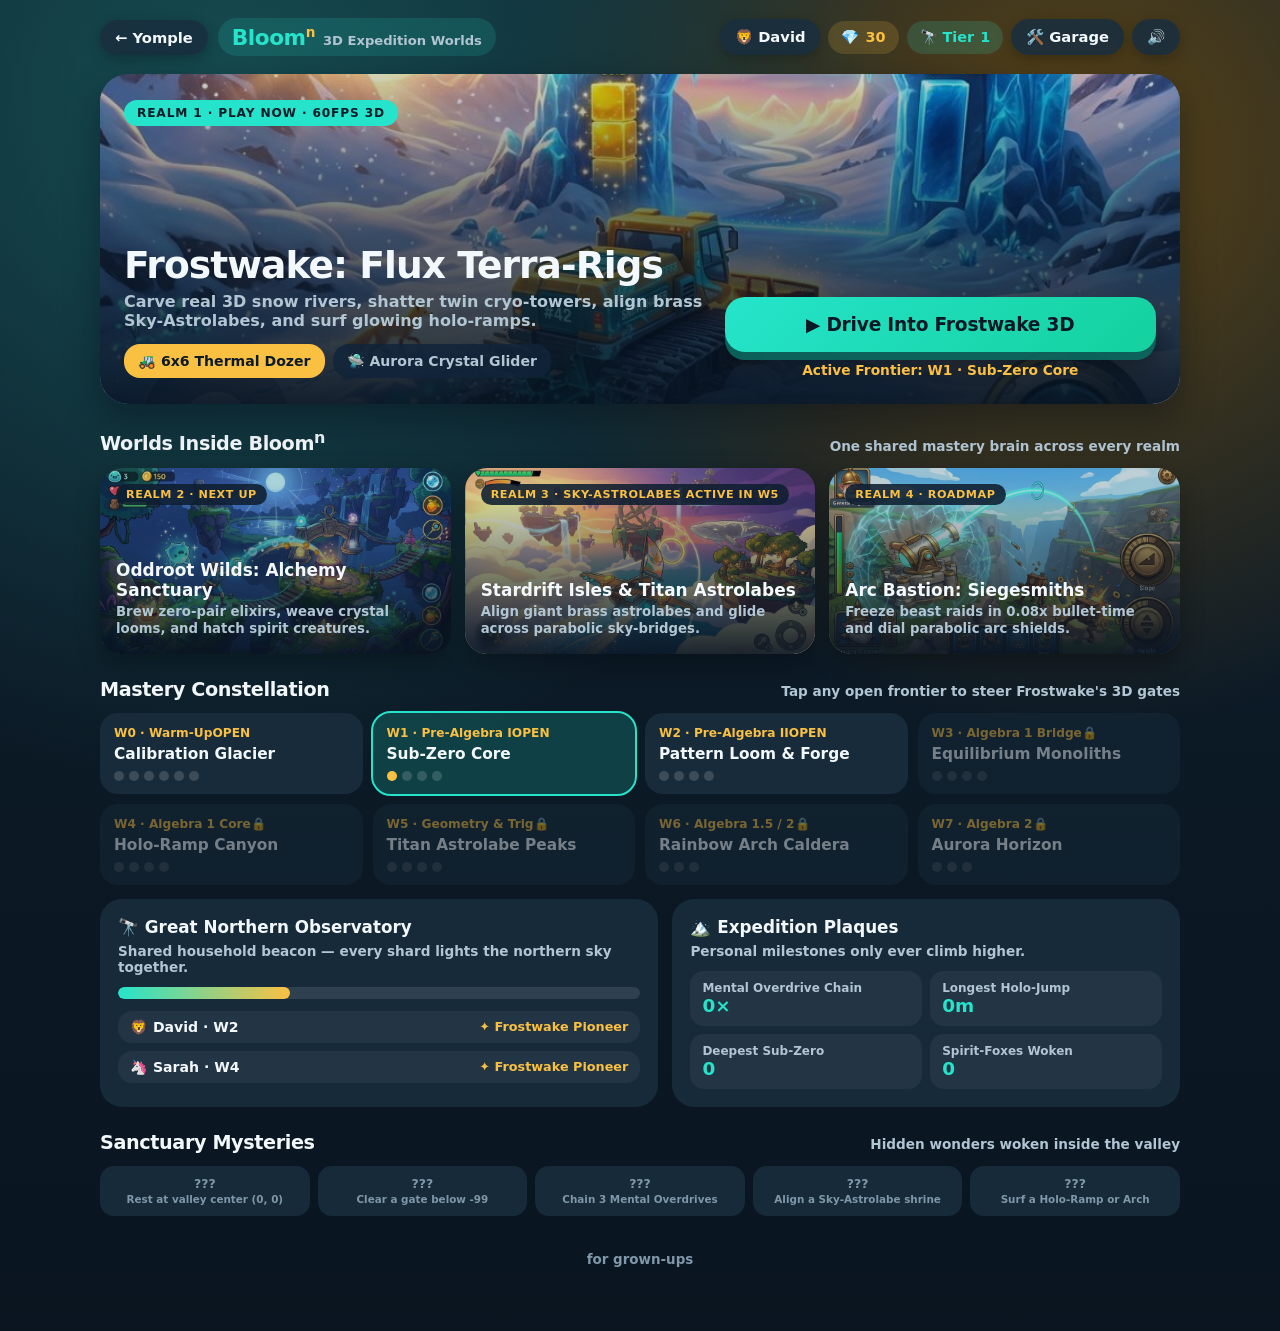
==== bloom-n/index.html @ 31df2cb4 "Add Bloom N portal hub and 3D Frostwake: Flux Terra-Rigs (World 0-7)" ====
<!DOCTYPE html>
<html lang="en">
<head>
  <meta charset="UTF-8" />
  <meta name="referrer" content="no-referrer" />
  <meta name="viewport" content="width=device-width, initial-scale=1, maximum-scale=1, user-scalable=no, viewport-fit=cover" />
  <title>Bloom N · Yomple 3D Worlds</title>
  <meta name="description" content="Bloom N — 3D adventure worlds for Pre-Algebra, Algebra 1, Geometry Astrolabes, and Algebra 2." />
  <link rel="icon" href="../favicon.svg" />
  <link rel="stylesheet" href="styles.css" />
</head>
<body>
  <!-- ==================== SCREEN 1: BLOOM N PORTAL HUB ==================== -->
  <section id="screen-portal" class="screen active">
    <div class="portal-wrap">
      <header class="topbar">
        <div class="brand-cluster">
          <a id="yomple-back-link" class="pill-btn" href="/">← Yomple</a>
          <div class="brand-badge">
            <strong>Bloom<sup>n</sup></strong>
            <span>3D Expedition Worlds</span>
          </div>
        </div>

        <div class="status-cluster">
          <button type="button" id="portal-who-btn" class="pill-btn">❄️ Explorer</button>
          <div class="stat-pill amber" title="Flux Shards">💎 <span id="portal-shards">30</span></div>
          <div class="stat-pill teal" title="Household Northern Observatory">🔭 Tier <span id="portal-obs-tier">1</span></div>
          <button type="button" id="portal-garage-btn" class="pill-btn">🛠️ Garage</button>
          <button type="button" id="portal-mute-btn" class="pill-btn" aria-label="Toggle sound">🔊</button>
        </div>
      </header>

      <!-- Featured Sub-Game #1: Frostwake -->
      <article class="hero-card" id="hero-frostwake" style="background-image: url('assets/realm1-frostwake.jpg')">
        <span class="live-tag">REALM 1 · PLAY NOW · 60FPS 3D</span>
        <div class="hero-grid">
          <div class="hero-copy">
            <h1>Frostwake: Flux Terra-Rigs</h1>
            <p>Carve real 3D snow rivers, shatter twin cryo-towers, align brass Sky-Astrolabes, and surf glowing holo-ramps.</p>
            <div id="portal-rig-picker" class="rig-quick-row"></div>
          </div>
          <div class="hero-cta-box">
            <button type="button" id="btn-launch-frostwake" class="play-btn-giant">▶ Drive Into Frostwake 3D</button>
            <div id="portal-active-world-label" class="world-pill-sub">Active Frontier: W1 · Sub-Zero Core</div>
          </div>
        </div>
      </article>

      <!-- Sister Sub-Games Inside Bloom N (#2 Oddroot, #3 Stardrift + Astrolabes, #4 Arc Bastion) -->
      <div class="sec-head">
        <h2>Worlds Inside Bloom<sup>n</sup></h2>
        <span>One shared mastery brain across every realm</span>
      </div>
      <div id="sister-realms-grid" class="realms-grid"></div>

      <!-- 3-Strand Mastery Constellation (W0 - W7) -->
      <div class="sec-head">
        <h2>Mastery Constellation</h2>
        <span>Tap any open frontier to steer Frostwake's 3D gates</span>
      </div>
      <div id="worlds-constellation" class="worlds-strip"></div>

      <!-- Household Co-Op Northern Observatory + Personal Best Plaques -->
      <div class="coop-records-grid">
        <div class="panel-card">
          <h3>🔭 Great Northern Observatory</h3>
          <p class="sub">Shared household beacon — every shard lights the northern sky together.</p>
          <div class="obs-meter"><div id="obs-meter-fill" style="width: 18%"></div></div>
          <div id="household-heroes-list" class="hero-roster"></div>
        </div>

        <div class="panel-card">
          <h3>🏔️ Expedition Plaques</h3>
          <p class="sub">Personal milestones only ever climb higher.</p>
          <div class="records-grid">
            <div class="rec-box">
              <span>Mental Overdrive Chain</span>
              <strong id="rec-overdrive">0</strong>
            </div>
            <div class="rec-box">
              <span>Longest Holo-Jump</span>
              <strong id="rec-ramp">0m</strong>
            </div>
            <div class="rec-box">
              <span>Deepest Sub-Zero</span>
              <strong id="rec-subzero">0</strong>
            </div>
            <div class="rec-box">
              <span>Spirit-Foxes Woken</span>
              <strong id="rec-foxes">0</strong>
            </div>
          </div>
        </div>
      </div>

      <!-- Unspoken 3D Mysteries -->
      <div class="sec-head">
        <h2>Sanctuary Mysteries</h2>
        <span>Hidden wonders woken inside the valley</span>
      </div>
      <div id="mysteries-strip" class="mysteries-row"></div>

      <footer class="portal-footer">
        <button type="button" id="btn-open-grownups" class="grownups-link">for grown-ups</button>
      </footer>
    </div>
  </section>

  <!-- ==================== SCREEN 2: FROSTWAKE 60FPS 3D WORLD ==================== -->
  <section id="screen-frostwake" class="screen">
    <canvas id="frostwake-canvas"></canvas>

    <div class="hud-top">
      <div class="hud-group">
        <button type="button" id="hud-exit-btn" class="hud-btn">← Bloomⁿ Hub</button>
        <button type="button" id="hud-world-btn" class="hud-btn gold">W1 · Sub-Zero Core ▾</button>
      </div>
      <div class="hud-group">
        <div class="hud-btn gold">💎 <span id="hud-shards">30</span></div>
        <div class="hud-btn">⚡ <span id="hud-streak">0</span></div>
        <button type="button" id="hud-garage-btn" class="hud-btn">🛠️ Garage</button>
        <button type="button" id="hud-snow-btn" class="hud-btn">❄️ Fresh Snow</button>
        <button type="button" id="hud-mute-btn" class="hud-btn" aria-label="Toggle sound">🔊</button>
      </div>
    </div>

    <div id="surge-banner" class="surge-banner">✨ GOLDEN THAW OVERDRIVE · 1.5× FLUX ✨</div>
    <div id="hud-toast" class="hud-toast"></div>

    <!-- Bottom-Left Tactile Thumbstick & 1-Tap Autopilot -->
    <div class="drive-cluster">
      <div id="joy-zone" class="joy-zone" aria-label="Steering joystick">
        <div id="joy-knob" class="joy-knob"></div>
      </div>
      <div class="drive-quick-col">
        <button type="button" id="btn-autopilot" class="drive-pill">🧭 Cruise to Gate</button>
        <button type="button" id="btn-boost" class="drive-pill boost">🔥 Hold Boost</button>
      </div>
    </div>

    <!-- Bottom-Right Spatial 3D Encounter Dock -->
    <aside id="encounter-dock" class="encounter-dock" aria-live="polite">
      <div class="enc-header">
        <span id="enc-prompt" class="enc-prompt">Balance both crystal towers</span>
        <span id="enc-node-tag" class="enc-world-tag">W1.2</span>
      </div>
      <div id="enc-equation" class="enc-equation">n + 100 = 100 - 200</div>
      <div id="enc-blueprint" class="blueprint-ribbon"></div>
      <div id="enc-beams" class="beam-row"></div>

      <div class="drum-box">
        <div class="drum-readout-row">
          <span id="enc-target-label" class="drum-label">Dial n</span>
          <input id="enc-dial-input" class="drum-input" type="number" step="1" value="0" />
          <button type="button" id="enc-flip-sign" class="drum-sign-btn">± Flip</button>
        </div>
        <div id="enc-detents" class="detents-grid"></div>
      </div>

      <button type="button" id="enc-commit-btn" class="commit-btn">⚡ Ram Cryo-Gate</button>
    </aside>
  </section>

  <!-- ==================== MODAL: PLAYER SWITCHER ==================== -->
  <div id="modal-who" class="modal-backdrop">
    <div class="modal-sheet">
      <div class="modal-top">
        <h2>Who is exploring?</h2>
        <button type="button" class="close-btn" data-close="modal-who">Done</button>
      </div>
      <p style="margin:0 0 8px;color:var(--ink-soft);font-size:0.9rem;font-weight:700">
        Connected directly to your Yomple household.
      </p>
      <div id="who-roster" class="roster-faces"></div>
      <div style="display:flex;gap:8px;margin-top:12px;flex-wrap:wrap">
        <input
          id="who-add-input"
          type="text"
          maxlength="18"
          placeholder="Find Yomple player name"
          style="flex:1;min-width:180px;padding:10px 12px;border-radius:12px;border:1px solid rgba(255,255,255,0.2);background:rgba(0,0,0,0.25)"
        />
        <button type="button" id="who-add-btn" class="pill-btn">Switch / Find</button>
      </div>
    </div>
  </div>

  <!-- ==================== MODAL: 3D RIG UPGRADE GARAGE ==================== -->
  <div id="modal-garage" class="modal-backdrop">
    <div class="modal-sheet">
      <div class="modal-top">
        <h2>🛠️ Terra-Rig Garage</h2>
        <button type="button" class="close-btn" data-close="modal-garage">Close</button>
      </div>
      <p style="margin:0 0 10px;color:var(--ink-soft);font-size:0.88rem;font-weight:700">
        Switch chassis anytime — upgrades apply to both rigs! Available: <strong style="color:var(--amber)">💎 <span id="garage-shards">30</span></strong>
      </p>
      <div id="garage-chassis-row" class="rig-quick-row" style="margin-bottom:14px"></div>
      <div id="garage-upgrades-grid" class="upgrade-list"></div>
    </div>
  </div>

  <!-- ==================== MODAL: SISTER REALM PREVIEW ==================== -->
  <div id="modal-realm" class="modal-backdrop">
    <div class="modal-sheet">
      <div class="modal-top">
        <h2 id="realm-modal-title">Realm Preview</h2>
        <button type="button" class="close-btn" data-close="modal-realm">Close</button>
      </div>
      <div id="realm-modal-body"></div>
    </div>
  </div>

  <!-- ==================== MODAL: QUICK WORLD PICKER IN 3D ==================== -->
  <div id="modal-worlds" class="modal-backdrop">
    <div class="modal-sheet">
      <div class="modal-top">
        <h2>Choose Active Valley Frontier</h2>
        <button type="button" class="close-btn" data-close="modal-worlds">Close</button>
      </div>
      <div id="modal-worlds-grid" class="worlds-strip"></div>
    </div>
  </div>

  <!-- ==================== MODAL: FOR GROWN-UPS (PARENT TELEMETRY) ==================== -->
  <div id="modal-grownups" class="modal-backdrop">
    <div class="modal-sheet">
      <div class="modal-top">
        <h2>For Grown-Ups · Learning & Household</h2>
        <button type="button" class="close-btn" data-close="modal-grownups">Close</button>
      </div>
      <div id="grownups-content"></div>
    </div>
  </div>

  <script src="../yomple-stay.js?v=stay1"></script>
  <script src="../yomple-family.js?v=lock1"></script>
  <script type="module" src="portal.js"></script>
</body>
</html>
---- bloom-n/styles.css ----
:root {
  --bg-deep: hsl(208, 52%, 10%);
  --bg-mid: hsl(206, 45%, 15%);
  --surface: hsla(206, 42%, 17%, 0.86);
  --surface-elevated: hsla(205, 38%, 22%, 0.94);
  --ink: hsl(204, 60%, 97%);
  --ink-soft: hsl(205, 28%, 76%);
  --ink-muted: hsl(206, 20%, 58%);
  --turquoise: hsl(172, 78%, 52%);
  --turquoise-deep: hsl(174, 76%, 34%);
  --amber: hsl(41, 95%, 62%);
  --amber-deep: hsl(35, 88%, 46%);
  --mint: hsl(146, 64%, 58%);
  --ice: hsl(198, 88%, 68%);
  --radius-lg: 24px;
  --radius-md: 16px;
  --radius-pill: 999px;
  --shadow-soft: 0 14px 34px rgba(4, 12, 24, 0.42);
}

* {
  box-sizing: border-box;
  -webkit-tap-highlight-color: transparent;
}

html,
body {
  margin: 0;
  padding: 0;
  min-height: 100%;
  background: radial-gradient(circle at 18% 8%, hsl(184, 58%, 20%) 0%, transparent 42%),
    radial-gradient(circle at 84% 12%, hsl(40, 62%, 22%) 0%, transparent 36%),
    linear-gradient(180deg, hsl(207, 52%, 12%) 0%, hsl(210, 54%, 8%) 100%);
  color: var(--ink);
  font-family: "ui-rounded", "Nunito", "Avenir Next", "Segoe UI", system-ui, sans-serif;
  overflow-x: hidden;
}

button,
input,
select {
  font: inherit;
  color: inherit;
}

button {
  cursor: pointer;
  border: 0;
  transition: transform 0.12s ease, filter 0.15s ease, background-color 0.15s ease;
}

button:active {
  transform: scale(0.96);
}

.screen {
  display: none;
}

.screen.active {
  display: block;
}

/* ==================== PORTAL HUB ==================== */
.portal-wrap {
  width: min(1080px, 94vw);
  margin: 0 auto;
  padding: 18px 0 56px;
}

.topbar {
  display: flex;
  align-items: center;
  justify-content: space-between;
  gap: 10px;
  flex-wrap: wrap;
  margin-bottom: 18px;
}

.brand-cluster {
  display: flex;
  align-items: center;
  gap: 10px;
}

.pill-btn {
  display: inline-flex;
  align-items: center;
  gap: 7px;
  background: var(--surface);
  color: var(--ink);
  padding: 9px 15px;
  border-radius: var(--radius-pill);
  font-weight: 800;
  font-size: 0.92rem;
  text-decoration: none;
  box-shadow: 0 4px 14px rgba(0, 0, 0, 0.25);
}

.pill-btn:hover {
  filter: brightness(1.1);
}

.brand-badge {
  display: inline-flex;
  align-items: baseline;
  gap: 8px;
  padding: 6px 14px;
  border-radius: var(--radius-pill);
  background: hsla(172, 78%, 52%, 0.14);
}

.brand-badge strong {
  font-size: 1.35rem;
  letter-spacing: -0.02em;
  color: var(--turquoise);
}

.brand-badge sup {
  font-size: 0.85rem;
  color: var(--amber);
}

.brand-badge span {
  font-size: 0.82rem;
  font-weight: 700;
  color: var(--ink-soft);
}

.status-cluster {
  display: flex;
  align-items: center;
  gap: 8px;
  flex-wrap: wrap;
}

.stat-pill {
  display: inline-flex;
  align-items: center;
  gap: 6px;
  padding: 8px 13px;
  border-radius: var(--radius-pill);
  background: var(--surface);
  font-weight: 800;
  font-size: 0.9rem;
}

.stat-pill.amber {
  background: hsla(41, 95%, 62%, 0.16);
  color: var(--amber);
}

.stat-pill.teal {
  background: hsla(172, 78%, 52%, 0.16);
  color: var(--turquoise);
}

/* Featured Sub-Game #1 Hero */
.hero-card {
  position: relative;
  border-radius: 28px;
  overflow: hidden;
  min-height: 330px;
  display: flex;
  flex-direction: column;
  justify-content: flex-end;
  padding: 26px 24px;
  background-color: hsl(206, 48%, 14%);
  background-size: cover;
  background-position: center;
  box-shadow: var(--shadow-soft);
  margin-bottom: 22px;
}

.hero-card::before {
  content: "";
  position: absolute;
  inset: 0;
  background: linear-gradient(
    180deg,
    rgba(8, 22, 38, 0.18) 0%,
    rgba(8, 22, 38, 0.62) 48%,
    rgba(7, 19, 33, 0.94) 100%
  );
}

.hero-card > * {
  position: relative;
  z-index: 1;
}

.live-tag {
  align-self: flex-start;
  margin-bottom: auto;
  background: var(--turquoise);
  color: hsl(208, 60%, 10%);
  font-weight: 900;
  font-size: 0.76rem;
  letter-spacing: 0.07em;
  padding: 6px 13px;
  border-radius: var(--radius-pill);
}

.hero-grid {
  display: grid;
  grid-template-columns: 1.35fr 1fr;
  gap: 18px;
  align-items: end;
}

.hero-copy h1 {
  margin: 6px 0 6px;
  font-size: clamp(1.65rem, 3.6vw, 2.35rem);
  letter-spacing: -0.025em;
  line-height: 1.1;
}

.hero-copy p {
  margin: 0 0 14px;
  color: var(--ink-soft);
  font-size: 1rem;
  font-weight: 700;
  max-width: 54ch;
}

.rig-quick-row {
  display: flex;
  gap: 8px;
  flex-wrap: wrap;
}

.rig-chip {
  padding: 9px 14px;
  border-radius: var(--radius-md);
  background: rgba(16, 36, 58, 0.82);
  color: var(--ink-soft);
  font-weight: 800;
  font-size: 0.88rem;
}

.rig-chip.selected {
  background: var(--amber);
  color: hsl(210, 55%, 10%);
}

.hero-cta-box {
  display: flex;
  flex-direction: column;
  align-items: stretch;
  gap: 10px;
}

.play-btn-giant {
  padding: 17px 22px;
  border-radius: 20px;
  background: linear-gradient(135deg, var(--turquoise) 0%, hsl(164, 82%, 45%) 100%);
  color: hsl(208, 62%, 9%);
  font-size: 1.16rem;
  font-weight: 900;
  letter-spacing: -0.01em;
  box-shadow: 0 8px 0 hsla(174, 80%, 24%, 0.85), 0 16px 28px rgba(0, 0, 0, 0.35);
}

.play-btn-giant:hover {
  filter: brightness(1.06);
}

.world-pill-sub {
  text-align: center;
  font-size: 0.86rem;
  font-weight: 800;
  color: var(--amber);
}

/* Section Headers */
.sec-head {
  display: flex;
  align-items: baseline;
  justify-content: space-between;
  gap: 10px;
  margin: 24px 0 12px;
}

.sec-head h2 {
  margin: 0;
  font-size: 1.2rem;
  letter-spacing: -0.02em;
}

.sec-head span {
  font-size: 0.85rem;
  font-weight: 700;
  color: var(--ink-soft);
}

/* Sub-Game Realms Row (#2, #4+Astrolabe, #3) */
.realms-grid {
  display: grid;
  grid-template-columns: repeat(3, 1fr);
  gap: 14px;
}

.realm-card {
  position: relative;
  min-height: 186px;
  border-radius: 22px;
  overflow: hidden;
  padding: 16px;
  display: flex;
  flex-direction: column;
  justify-content: flex-end;
  text-align: left;
  background-size: cover;
  background-position: center;
  box-shadow: 0 10px 24px rgba(0, 0, 0, 0.3);
}

.realm-card::before {
  content: "";
  position: absolute;
  inset: 0;
  background: linear-gradient(180deg, rgba(10, 22, 36, 0.16) 15%, rgba(9, 20, 34, 0.92) 100%);
}

.realm-card > * {
  position: relative;
  z-index: 1;
}

.realm-tag {
  align-self: flex-start;
  margin-bottom: auto;
  padding: 4px 10px;
  border-radius: var(--radius-pill);
  font-size: 0.7rem;
  font-weight: 900;
  letter-spacing: 0.05em;
  background: rgba(14, 30, 48, 0.88);
  color: var(--amber);
}

.realm-card h3 {
  margin: 6px 0 3px;
  font-size: 1.06rem;
}

.realm-card p {
  margin: 0;
  font-size: 0.83rem;
  color: var(--ink-soft);
  font-weight: 700;
  line-height: 1.3;
}

/* 3-Strand World Constellation Strip */
.worlds-strip {
  display: grid;
  grid-template-columns: repeat(4, 1fr);
  gap: 10px;
}

.world-tile {
  background: var(--surface);
  border-radius: 18px;
  padding: 13px 14px;
  text-align: left;
  display: flex;
  flex-direction: column;
  gap: 5px;
}

.world-tile.current {
  background: hsla(172, 75%, 45%, 0.22);
  outline: 2px solid var(--turquoise);
}

.world-tile.locked {
  opacity: 0.46;
}

.world-top {
  display: flex;
  justify-content: space-between;
  align-items: center;
  font-size: 0.76rem;
  font-weight: 900;
  color: var(--amber);
}

.world-tile strong {
  font-size: 0.96rem;
}

.world-dots {
  display: flex;
  gap: 5px;
  margin-top: 3px;
}

.world-dot {
  width: 10px;
  height: 10px;
  border-radius: 50%;
  background: rgba(255, 255, 255, 0.16);
}

.world-dot.s1 {
  background: var(--ice);
}
.world-dot.s2 {
  background: var(--amber);
}
.world-dot.s3 {
  background: var(--turquoise);
}

/* Co-op Wonder & Records Split */
.coop-records-grid {
  display: grid;
  grid-template-columns: 1.1fr 1fr;
  gap: 14px;
  margin-top: 14px;
}

.panel-card {
  background: var(--surface);
  border-radius: 22px;
  padding: 18px;
}

.panel-card h3 {
  margin: 0 0 6px;
  font-size: 1.05rem;
}

.panel-card p.sub {
  margin: 0 0 12px;
  font-size: 0.85rem;
  color: var(--ink-soft);
  font-weight: 700;
}

.obs-meter {
  height: 12px;
  border-radius: var(--radius-pill);
  background: rgba(255, 255, 255, 0.1);
  overflow: hidden;
  margin-bottom: 12px;
}

.obs-meter > div {
  height: 100%;
  background: linear-gradient(90deg, var(--turquoise), var(--amber));
  border-radius: var(--radius-pill);
  transition: width 0.35s ease;
}

.hero-roster {
  display: flex;
  flex-direction: column;
  gap: 8px;
}

.hero-row {
  display: flex;
  align-items: center;
  justify-content: space-between;
  padding: 8px 12px;
  border-radius: 14px;
  background: rgba(255, 255, 255, 0.05);
  font-size: 0.88rem;
  font-weight: 800;
}

.hero-title-tag {
  color: var(--amber);
  font-size: 0.8rem;
}

.records-grid {
  display: grid;
  grid-template-columns: repeat(2, 1fr);
  gap: 8px;
}

.rec-box {
  padding: 10px 12px;
  border-radius: 14px;
  background: rgba(255, 255, 255, 0.05);
}

.rec-box span {
  display: block;
  font-size: 0.75rem;
  color: var(--ink-soft);
  font-weight: 700;
}

.rec-box strong {
  font-size: 1.15rem;
  color: var(--turquoise);
}

.mysteries-row {
  display: grid;
  grid-template-columns: repeat(5, 1fr);
  gap: 8px;
  margin-top: 12px;
}

.mystery-pill {
  padding: 10px;
  border-radius: 14px;
  background: var(--surface);
  font-size: 0.78rem;
  font-weight: 800;
  text-align: center;
  color: var(--ink-muted);
}

.mystery-pill.found {
  background: hsla(41, 95%, 62%, 0.16);
  color: var(--amber);
}

.portal-footer {
  display: flex;
  justify-content: center;
  gap: 16px;
  margin-top: 28px;
}

.grownups-link {
  background: transparent;
  color: var(--ink-muted);
  font-size: 0.84rem;
  font-weight: 700;
  padding: 8px 14px;
}

/* ==================== 3D FROSTWAKE GAMEPLAY ==================== */
#screen-frostwake {
  position: fixed;
  inset: 0;
  overflow: hidden;
  background: #0b1e32;
  touch-action: none;
  user-select: none;
}

#frostwake-canvas {
  width: 100%;
  height: 100%;
  display: block;
}

.hud-top {
  position: absolute;
  top: max(12px, env(safe-area-inset-top));
  left: 12px;
  right: 12px;
  display: flex;
  align-items: center;
  justify-content: space-between;
  gap: 8px;
  flex-wrap: wrap;
  pointer-events: none;
  z-index: 10;
}

.hud-top > * {
  pointer-events: auto;
}

.hud-group {
  display: flex;
  align-items: center;
  gap: 7px;
  flex-wrap: wrap;
}

.hud-btn {
  padding: 9px 13px;
  border-radius: var(--radius-pill);
  background: rgba(11, 27, 45, 0.82);
  backdrop-filter: blur(8px);
  color: var(--ink);
  font-weight: 800;
  font-size: 0.86rem;
  box-shadow: 0 4px 14px rgba(0, 0, 0, 0.3);
}

.hud-btn.gold {
  background: rgba(38, 30, 12, 0.88);
  color: var(--amber);
}

.surge-banner {
  position: absolute;
  top: 64px;
  left: 50%;
  transform: translateX(-50%);
  padding: 7px 18px;
  border-radius: var(--radius-pill);
  background: linear-gradient(90deg, var(--amber), var(--turquoise));
  color: hsl(210, 60%, 10%);
  font-weight: 900;
  font-size: 0.86rem;
  z-index: 11;
  display: none;
  box-shadow: 0 8px 20px rgba(0, 0, 0, 0.35);
}

.surge-banner.on {
  display: block;
}

.hud-toast {
  position: absolute;
  top: 68px;
  left: 50%;
  transform: translateX(-50%);
  padding: 10px 20px;
  border-radius: var(--radius-pill);
  background: rgba(10, 26, 44, 0.92);
  color: var(--turquoise);
  font-weight: 900;
  font-size: 1rem;
  z-index: 15;
  opacity: 0;
  pointer-events: none;
  transition: opacity 0.2s ease, transform 0.2s ease;
  white-space: nowrap;
}

.hud-toast.show {
  opacity: 1;
  transform: translateX(-50%) translateY(4px);
}

/* Left Virtual Thumbstick & Quick Drive Actions */
.drive-cluster {
  position: absolute;
  left: 16px;
  bottom: max(16px, env(safe-area-inset-bottom));
  display: flex;
  align-items: flex-end;
  gap: 12px;
  z-index: 12;
}

.joy-zone {
  width: 118px;
  height: 118px;
  border-radius: 50%;
  background: rgba(14, 34, 56, 0.58);
  backdrop-filter: blur(6px);
  position: relative;
  touch-action: none;
  box-shadow: inset 0 0 0 2px rgba(92, 225, 230, 0.28);
}

.joy-knob {
  width: 50px;
  height: 50px;
  border-radius: 50%;
  background: radial-gradient(circle at 32% 30%, #fff, var(--turquoise));
  position: absolute;
  left: 34px;
  top: 34px;
  box-shadow: 0 6px 14px rgba(0, 0, 0, 0.4);
  pointer-events: none;
}

.drive-quick-col {
  display: flex;
  flex-direction: column;
  gap: 8px;
}

.drive-pill {
  padding: 11px 15px;
  border-radius: 16px;
  background: rgba(12, 31, 52, 0.86);
  color: var(--turquoise);
  font-weight: 900;
  font-size: 0.85rem;
  box-shadow: 0 6px 16px rgba(0, 0, 0, 0.32);
}

.drive-pill.boost {
  background: linear-gradient(135deg, var(--amber), var(--amber-deep));
  color: hsl(208, 60%, 10%);
}

/* Bottom-Right Spatial Encounter Console (Leaves 3D World Clear!) */
.encounter-dock {
  position: absolute;
  right: 16px;
  bottom: max(16px, env(safe-area-inset-bottom));
  width: min(410px, calc(100vw - 32px));
  background: rgba(10, 25, 43, 0.9);
  backdrop-filter: blur(12px);
  border-radius: 24px;
  padding: 14px 16px;
  box-shadow: 0 16px 38px rgba(0, 0, 0, 0.5);
  z-index: 14;
  display: none;
  flex-direction: column;
  gap: 9px;
}

.encounter-dock.open {
  display: flex;
}

.enc-header {
  display: flex;
  align-items: center;
  justify-content: space-between;
  gap: 8px;
}

.enc-prompt {
  font-size: 0.86rem;
  font-weight: 800;
  color: var(--turquoise);
}

.enc-world-tag {
  font-size: 0.74rem;
  font-weight: 900;
  color: var(--amber);
  background: rgba(255, 209, 102, 0.14);
  padding: 3px 9px;
  border-radius: var(--radius-pill);
}

.enc-equation {
  font-size: clamp(1.18rem, 3.2vw, 1.48rem);
  font-weight: 900;
  letter-spacing: -0.01em;
  padding: 9px 12px;
  border-radius: 14px;
  background: rgba(255, 255, 255, 0.07);
  text-align: center;
}

.blueprint-ribbon {
  display: flex;
  gap: 6px;
  flex-wrap: wrap;
  font-size: 0.76rem;
  color: var(--ink-soft);
}

.blueprint-step {
  background: rgba(92, 225, 230, 0.12);
  padding: 3px 8px;
  border-radius: 8px;
}

.beam-row {
  display: flex;
  gap: 6px;
  flex-wrap: wrap;
}

.beam-chip {
  padding: 7px 11px;
  border-radius: 12px;
  background: rgba(59, 240, 197, 0.15);
  color: var(--turquoise);
  font-size: 0.8rem;
  font-weight: 800;
}

.beam-chip:hover {
  background: rgba(59, 240, 197, 0.25);
}

/* Clicky Rotary Detent Drum */
.drum-box {
  display: flex;
  flex-direction: column;
  gap: 7px;
  background: rgba(255, 255, 255, 0.05);
  padding: 10px;
  border-radius: 16px;
}

.drum-readout-row {
  display: flex;
  align-items: center;
  justify-content: space-between;
  gap: 8px;
}

.drum-label {
  font-size: 0.82rem;
  font-weight: 800;
  color: var(--ink-soft);
}

.drum-input {
  width: 120px;
  text-align: center;
  font-size: 1.35rem;
  font-weight: 900;
  padding: 5px 8px;
  border-radius: 12px;
  border: 2px solid rgba(92, 225, 230, 0.4);
  background: rgba(7, 18, 32, 0.9);
  color: var(--amber);
}

.drum-sign-btn {
  padding: 7px 11px;
  border-radius: 11px;
  background: rgba(255, 255, 255, 0.1);
  font-weight: 900;
  font-size: 0.86rem;
}

.detents-grid {
  display: flex;
  gap: 5px;
  justify-content: space-between;
}

.detent-btn {
  flex: 1;
  padding: 9px 4px;
  border-radius: 11px;
  background: rgba(255, 255, 255, 0.1);
  font-weight: 900;
  font-size: 0.84rem;
}

.detent-btn.neg {
  color: var(--ice);
}

.detent-btn.pos {
  color: var(--amber);
}

.commit-btn {
  padding: 13px 16px;
  border-radius: 16px;
  background: linear-gradient(135deg, var(--turquoise), hsl(165, 82%, 43%));
  color: hsl(210, 62%, 9%);
  font-weight: 900;
  font-size: 1.04rem;
  box-shadow: 0 5px 0 hsla(174, 80%, 22%, 0.9);
}

/* ==================== MODALS (Profile Switcher, Garage, Realm Preview, Grown-Ups) ==================== */
.modal-backdrop {
  position: fixed;
  inset: 0;
  background: rgba(4, 12, 22, 0.74);
  backdrop-filter: blur(6px);
  z-index: 40;
  display: none;
  align-items: center;
  justify-content: center;
  padding: 16px;
}

.modal-backdrop.open {
  display: flex;
}

.modal-sheet {
  width: min(580px, 100%);
  max-height: 88vh;
  overflow-y: auto;
  background: hsl(207, 46%, 14%);
  border-radius: 26px;
  padding: 22px;
  box-shadow: var(--shadow-soft);
}

.modal-top {
  display: flex;
  align-items: center;
  justify-content: space-between;
  margin-bottom: 12px;
}

.modal-top h2 {
  margin: 0;
  font-size: 1.25rem;
}

.close-btn {
  padding: 7px 13px;
  border-radius: var(--radius-pill);
  background: rgba(255, 255, 255, 0.1);
  font-weight: 800;
}

.upgrade-list {
  display: grid;
  grid-template-columns: repeat(2, 1fr);
  gap: 10px;
  margin-top: 12px;
}

.upg-card {
  background: rgba(255, 255, 255, 0.06);
  border-radius: 16px;
  padding: 12px;
  display: flex;
  flex-direction: column;
  gap: 6px;
}

.upg-card.owned {
  background: hsla(172, 75%, 45%, 0.18);
}

.upg-buy-btn {
  margin-top: auto;
  padding: 8px 12px;
  border-radius: 11px;
  background: var(--amber);
  color: hsl(210, 60%, 10%);
  font-weight: 900;
  font-size: 0.84rem;
}

.upg-buy-btn:disabled {
  opacity: 0.45;
  cursor: default;
}

.parent-table {
  width: 100%;
  border-collapse: collapse;
  margin: 12px 0;
  font-size: 0.85rem;
}

.parent-table th,
.parent-table td {
  padding: 8px 6px;
  text-align: left;
  border-bottom: 1px solid rgba(255, 255, 255, 0.08);
}

.roster-faces {
  display: flex;
  gap: 10px;
  flex-wrap: wrap;
  margin: 12px 0;
}

.roster-face {
  padding: 12px 16px;
  border-radius: 16px;
  background: rgba(255, 255, 255, 0.07);
  font-weight: 800;
}

.roster-face.active {
  background: hsla(172, 78%, 52%, 0.24);
  outline: 2px solid var(--turquoise);
}

@media (max-width: 820px) {
  .hero-grid,
  .realms-grid,
  .coop-records-grid {
    grid-template-columns: 1fr;
  }
  .worlds-strip {
    grid-template-columns: repeat(2, 1fr);
  }
  .mysteries-row {
    grid-template-columns: repeat(2, 1fr);
  }
  .upgrade-list {
    grid-template-columns: 1fr;
  }
  .encounter-dock {
    left: 12px;
    right: 12px;
    width: auto;
  }
  #screen-frostwake.dock-open .drive-cluster {
    display: none;
  }
}
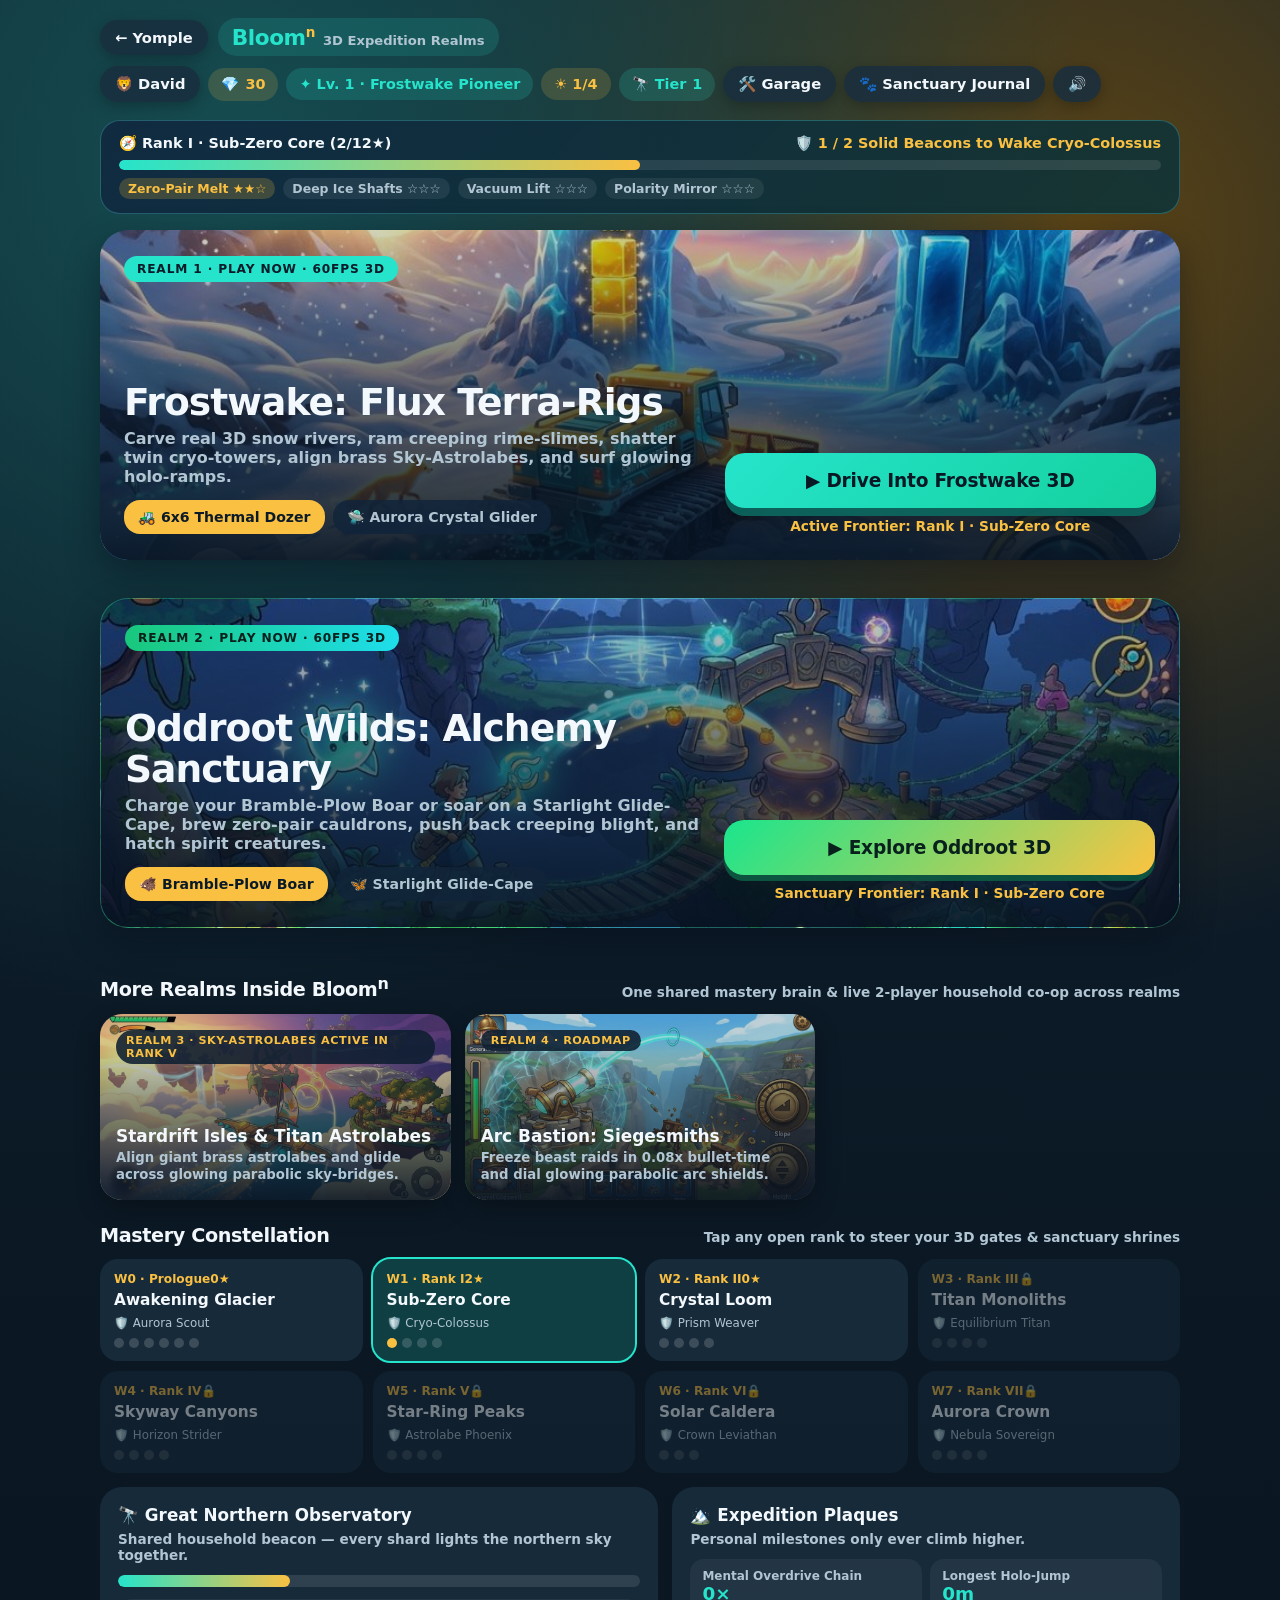
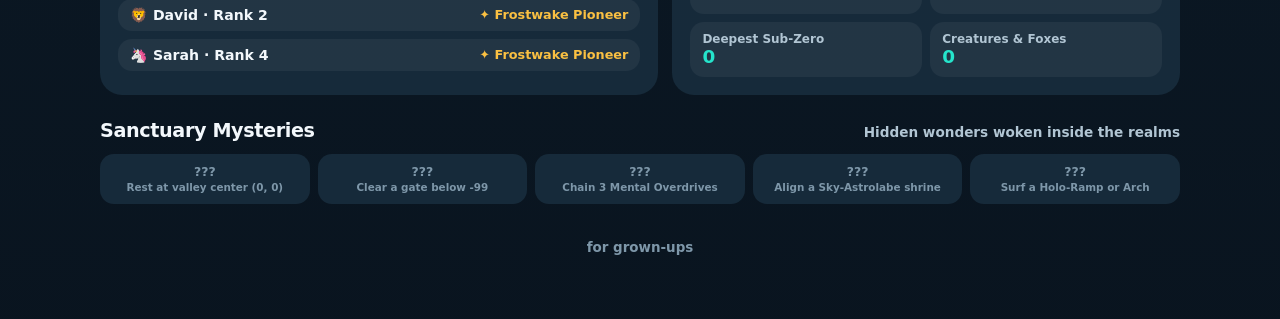
==== commit 9c80286f: "Bloom N v2: Oddroot Wilds 3D, active opposition, visual Trick Projector & 2P WebSocket co-op" ====
--- a/bloom-n/index.html
+++ b/bloom-n/index.html
@@ -5,9 +5,10 @@
   <meta name="referrer" content="no-referrer" />
   <meta name="viewport" content="width=device-width, initial-scale=1, maximum-scale=1, user-scalable=no, viewport-fit=cover" />
   <title>Bloom N · Yomple 3D Worlds</title>
-  <meta name="description" content="Bloom N — 3D adventure worlds for Pre-Algebra, Algebra 1, Geometry Astrolabes, and Algebra 2." />
+  <meta name="description" content="Bloom N — 3D adventure realms inside Yomple: Frostwake Terra-Rigs and Oddroot Alchemy Sanctuary." />
   <link rel="icon" href="../favicon.svg" />
   <link rel="stylesheet" href="styles.css" />
+  <link rel="stylesheet" href="styles-oddroot.css" />
 </head>
 <body>
   <!-- ==================== SCREEN 1: BLOOM N PORTAL HUB ==================== -->
@@ -18,46 +19,71 @@
           <a id="yomple-back-link" class="pill-btn" href="/">← Yomple</a>
           <div class="brand-badge">
             <strong>Bloom<sup>n</sup></strong>
-            <span>3D Expedition Worlds</span>
+            <span>3D Expedition Realms</span>
           </div>
         </div>
 
         <div class="status-cluster">
           <button type="button" id="portal-who-btn" class="pill-btn">❄️ Explorer</button>
           <div class="stat-pill amber" title="Flux Shards">💎 <span id="portal-shards">30</span></div>
+          <div class="stat-pill teal" title="Explorer Rank"><span id="portal-architect-pill">✦ Lv. 1</span></div>
+          <div class="stat-pill amber" title="Weekly Sunshine"><span id="portal-sunshine-pill">☀️ 1/4</span></div>
           <div class="stat-pill teal" title="Household Northern Observatory">🔭 Tier <span id="portal-obs-tier">1</span></div>
           <button type="button" id="portal-garage-btn" class="pill-btn">🛠️ Garage</button>
+          <button type="button" id="portal-journal-btn" class="pill-btn">🐾 Sanctuary Journal</button>
           <button type="button" id="portal-mute-btn" class="pill-btn" aria-label="Toggle sound">🔊</button>
         </div>
       </header>
 
-      <!-- Featured Sub-Game #1: Frostwake -->
-      <article class="hero-card" id="hero-frostwake" style="background-image: url('assets/realm1-frostwake.jpg')">
-        <span class="live-tag">REALM 1 · PLAY NOW · 60FPS 3D</span>
-        <div class="hero-grid">
-          <div class="hero-copy">
-            <h1>Frostwake: Flux Terra-Rigs</h1>
-            <p>Carve real 3D snow rivers, shatter twin cryo-towers, align brass Sky-Astrolabes, and surf glowing holo-ramps.</p>
-            <div id="portal-rig-picker" class="rig-quick-row"></div>
+      <!-- Active Frontier & Guardian Awakening Progress Bar -->
+      <div id="portal-zone-progress" class="zone-progress-card"></div>
+
+      <!-- Dual Live 3D Realms (#1 Frostwake & #2 Oddroot Wilds) -->
+      <div class="dual-heroes-stack">
+        <!-- Featured Sub-Game #1: Frostwake -->
+        <article class="hero-card" id="hero-frostwake" data-realm="frostwake" style="background-image: url('assets/realm1-frostwake.jpg')">
+          <span class="live-tag">REALM 1 · PLAY NOW · 60FPS 3D</span>
+          <div class="hero-grid">
+            <div class="hero-copy">
+              <h1>Frostwake: Flux Terra-Rigs</h1>
+              <p>Carve real 3D snow rivers, ram creeping rime-slimes, shatter twin cryo-towers, align brass Sky-Astrolabes, and surf glowing holo-ramps.</p>
+              <div id="portal-rig-picker" class="rig-quick-row"></div>
+            </div>
+            <div class="hero-cta-box">
+              <button type="button" id="btn-launch-frostwake" data-launch-realm="frostwake" class="play-btn-giant">▶ Drive Into Frostwake 3D</button>
+              <div id="portal-active-world-label" class="world-pill-sub">Active Frontier: Rank I · Sub-Zero Core</div>
+            </div>
           </div>
-          <div class="hero-cta-box">
-            <button type="button" id="btn-launch-frostwake" class="play-btn-giant">▶ Drive Into Frostwake 3D</button>
-            <div id="portal-active-world-label" class="world-pill-sub">Active Frontier: W1 · Sub-Zero Core</div>
+        </article>
+
+        <!-- Featured Sub-Game #2: Oddroot Wilds -->
+        <article class="hero-card oddroot-hero" id="hero-oddroot" data-realm="oddroot" style="background-image: url('assets/realm2-oddroot.jpg')">
+          <span class="live-tag emerald">REALM 2 · PLAY NOW · 60FPS 3D</span>
+          <div class="hero-grid">
+            <div class="hero-copy">
+              <h1>Oddroot Wilds: Alchemy Sanctuary</h1>
+              <p>Charge your Bramble-Plow Boar or soar on a Starlight Glide-Cape, brew zero-pair cauldrons, push back creeping blight, and hatch spirit creatures.</p>
+              <div id="portal-mount-picker" class="rig-quick-row"></div>
+            </div>
+            <div class="hero-cta-box">
+              <button type="button" id="btn-launch-oddroot" data-launch-realm="oddroot" class="play-btn-giant emerald-cta">▶ Explore Oddroot 3D</button>
+              <div id="portal-oddroot-world-label" class="world-pill-sub">Sanctuary Frontier: Rank I · Sub-Zero Core</div>
+            </div>
           </div>
-        </div>
-      </article>
-
-      <!-- Sister Sub-Games Inside Bloom N (#2 Oddroot, #3 Stardrift + Astrolabes, #4 Arc Bastion) -->
+        </article>
+      </div>
+
+      <!-- Sister Sub-Games Inside Bloom N (#3 Stardrift + Astrolabes, #4 Arc Bastion) -->
       <div class="sec-head">
-        <h2>Worlds Inside Bloom<sup>n</sup></h2>
-        <span>One shared mastery brain across every realm</span>
+        <h2>More Realms Inside Bloom<sup>n</sup></h2>
+        <span>One shared mastery brain &amp; live 2-player household co-op across realms</span>
       </div>
       <div id="sister-realms-grid" class="realms-grid"></div>
 
       <!-- 3-Strand Mastery Constellation (W0 - W7) -->
       <div class="sec-head">
         <h2>Mastery Constellation</h2>
-        <span>Tap any open frontier to steer Frostwake's 3D gates</span>
+        <span>Tap any open rank to steer your 3D gates &amp; sanctuary shrines</span>
       </div>
       <div id="worlds-constellation" class="worlds-strip"></div>
 
@@ -87,7 +113,7 @@
               <strong id="rec-subzero">0</strong>
             </div>
             <div class="rec-box">
-              <span>Spirit-Foxes Woken</span>
+              <span>Creatures &amp; Foxes</span>
               <strong id="rec-foxes">0</strong>
             </div>
           </div>
@@ -97,7 +123,7 @@
       <!-- Unspoken 3D Mysteries -->
       <div class="sec-head">
         <h2>Sanctuary Mysteries</h2>
-        <span>Hidden wonders woken inside the valley</span>
+        <span>Hidden wonders woken inside the realms</span>
       </div>
       <div id="mysteries-strip" class="mysteries-row"></div>
 
@@ -108,15 +134,18 @@
   </section>
 
   <!-- ==================== SCREEN 2: FROSTWAKE 60FPS 3D WORLD ==================== -->
-  <section id="screen-frostwake" class="screen">
+  <section id="screen-frostwake" class="screen" data-realm="frostwake">
     <canvas id="frostwake-canvas"></canvas>
 
     <div class="hud-top">
       <div class="hud-group">
         <button type="button" id="hud-exit-btn" class="hud-btn">← Bloomⁿ Hub</button>
-        <button type="button" id="hud-world-btn" class="hud-btn gold">W1 · Sub-Zero Core ▾</button>
+        <button type="button" id="hud-world-btn" class="hud-btn gold">Rank I · Sub-Zero Core ▾</button>
+        <div id="fw-zone-bar" class="hud-zone-pill"></div>
       </div>
       <div class="hud-group">
+        <div id="fw-partner-pill" class="partner-pill" style="display:none"></div>
+        <button type="button" id="fw-flare-btn" class="hud-btn flare-btn">🎆 Flare</button>
         <div class="hud-btn gold">💎 <span id="hud-shards">30</span></div>
         <div class="hud-btn">⚡ <span id="hud-streak">0</span></div>
         <button type="button" id="hud-garage-btn" class="hud-btn">🛠️ Garage</button>
@@ -139,13 +168,18 @@
       </div>
     </div>
 
-    <!-- Bottom-Right Spatial 3D Encounter Dock -->
+    <!-- Shared Bottom-Right Spatial 3D Encounter Dock (moves into active 3D realm) -->
     <aside id="encounter-dock" class="encounter-dock" aria-live="polite">
       <div class="enc-header">
         <span id="enc-prompt" class="enc-prompt">Balance both crystal towers</span>
-        <span id="enc-node-tag" class="enc-world-tag">W1.2</span>
+        <div class="enc-header-right">
+          <button type="button" id="btn-show-trick" class="trick-toggle-btn">🦊 Show Trick</button>
+          <span id="enc-node-tag" class="enc-world-tag">W1.2</span>
+        </div>
       </div>
       <div id="enc-equation" class="enc-equation">n + 100 = 100 - 200</div>
+      <div id="enc-visual-clusters" class="visual-clusters-box" style="display:none"></div>
+      <div id="enc-trick-card" class="trick-holo-card" style="display:none"></div>
       <div id="enc-blueprint" class="blueprint-ribbon"></div>
       <div id="enc-beams" class="beam-row"></div>
 
@@ -162,6 +196,49 @@
     </aside>
   </section>
 
+  <!-- ==================== SCREEN 3: ODDROOT WILDS 60FPS 3D WORLD ==================== -->
+  <section id="screen-oddroot" class="screen" data-realm="oddroot">
+    <canvas id="oddroot-canvas"></canvas>
+
+    <div class="hud-top">
+      <div class="hud-group">
+        <button type="button" id="oddroot-exit-btn" class="hud-btn">← Bloomⁿ Hub</button>
+        <button type="button" id="oddroot-world-btn" class="hud-btn gold">Rank I · Sub-Zero Core ▾</button>
+        <div id="or-zone-bar" class="hud-zone-pill"></div>
+      </div>
+      <div class="hud-group">
+        <div id="or-partner-pill" class="partner-pill" style="display:none"></div>
+        <button type="button" id="or-flare-btn" class="hud-btn flare-btn">🎆 Flare</button>
+        <button type="button" id="oddroot-mount-btn" class="mount-toggle-pill is-boar">🐗 Bramble-Boar</button>
+        <div class="siphon-orb-strip" title="Harvested Siphon Orbs">
+          <span class="orb-chip sun">☀️ <b id="orb-sun-count">0</b></span>
+          <span class="orb-chip frost">❄️ <b id="orb-frost-count">0</b></span>
+          <span class="orb-chip pod">🌿 <b id="orb-pod-count">0</b></span>
+          <span class="orb-chip puff">🫧 <b id="orb-puff-count">0</b></span>
+        </div>
+        <div class="hud-btn gold">💎 <span id="oddroot-shards">30</span></div>
+        <div class="hud-btn">⚡ <span id="oddroot-streak">0</span></div>
+        <button type="button" id="oddroot-workshop-btn" class="hud-btn">🛠️ Workshop</button>
+        <button type="button" id="oddroot-journal-btn" class="hud-btn">🐾 Journal</button>
+        <button type="button" id="oddroot-siphon-btn" class="hud-btn">🌀 Siphon Pulse</button>
+        <button type="button" id="oddroot-mute-btn" class="hud-btn" aria-label="Toggle sound">🔊</button>
+      </div>
+    </div>
+
+    <div id="oddroot-surge-banner" class="surge-banner or-surge-banner">✨ STARLIGHT ELIXIR OVERDRIVE · 1.5× FLUX ✨</div>
+
+    <!-- Bottom-Left Oddroot Tactile Thumbstick & 1-Tap Shrine Autopilot -->
+    <div class="drive-cluster">
+      <div id="oddroot-joy-zone" class="joy-zone" aria-label="Sanctuary steering joystick">
+        <div id="oddroot-joy-knob" class="joy-knob"></div>
+      </div>
+      <div class="drive-quick-col">
+        <button type="button" id="oddroot-autopilot-btn" class="drive-pill">🧭 Cruise to Shrine</button>
+        <button type="button" id="oddroot-boost-btn" class="drive-pill boost">✨ Glide Boost</button>
+      </div>
+    </div>
+  </section>
+
   <!-- ==================== MODAL: PLAYER SWITCHER ==================== -->
   <div id="modal-who" class="modal-backdrop">
     <div class="modal-sheet">
@@ -170,7 +247,7 @@
         <button type="button" class="close-btn" data-close="modal-who">Done</button>
       </div>
       <p style="margin:0 0 8px;color:var(--ink-soft);font-size:0.9rem;font-weight:700">
-        Connected directly to your Yomple household.
+        Connected directly to your Yomple household — play solo or side-by-side in live 3D!
       </p>
       <div id="who-roster" class="roster-faces"></div>
       <div style="display:flex;gap:8px;margin-top:12px;flex-wrap:wrap">
@@ -186,18 +263,37 @@
     </div>
   </div>
 
-  <!-- ==================== MODAL: 3D RIG UPGRADE GARAGE ==================== -->
+  <!-- ==================== MODAL: 3D RIG GARAGE & SANCTUARY WORKSHOP ==================== -->
   <div id="modal-garage" class="modal-backdrop">
     <div class="modal-sheet">
       <div class="modal-top">
-        <h2>🛠️ Terra-Rig Garage</h2>
+        <h2 id="garage-modal-title">🛠️ Terra-Rig Garage &amp; Sanctuary Workshop</h2>
         <button type="button" class="close-btn" data-close="modal-garage">Close</button>
       </div>
       <p style="margin:0 0 10px;color:var(--ink-soft);font-size:0.88rem;font-weight:700">
-        Switch chassis anytime — upgrades apply to both rigs! Available: <strong style="color:var(--amber)">💎 <span id="garage-shards">30</span></strong>
+        Switch rigs &amp; mounts anytime — upgrades transform live 3D terrain &amp; opposition! Available: <strong style="color:var(--amber)">💎 <span id="garage-shards">30</span></strong>
       </p>
-      <div id="garage-chassis-row" class="rig-quick-row" style="margin-bottom:14px"></div>
+      <div id="garage-chassis-row" class="rig-quick-row" style="margin-bottom:10px"></div>
+      <div id="garage-mounts-row" class="rig-quick-row" style="margin-bottom:14px"></div>
+      <div class="garage-subhead">❄️ Frostwake Rig Upgrades</div>
       <div id="garage-upgrades-grid" class="upgrade-list"></div>
+      <div class="garage-subhead" style="margin-top:14px">🌿 Oddroot Sanctuary Upgrades</div>
+      <div id="garage-oddroot-upgrades-grid" class="upgrade-list"></div>
+      <div id="garage-borrow-box" class="borrow-banner-box"></div>
+    </div>
+  </div>
+
+  <!-- ==================== MODAL: SANCTUARY EVOLUTION JOURNAL ==================== -->
+  <div id="modal-journal" class="modal-backdrop oddroot-modal">
+    <div class="modal-sheet">
+      <div class="modal-top">
+        <h2>🐾 Sanctuary Evolution Journal</h2>
+        <button type="button" class="close-btn" data-close="modal-journal">Close</button>
+      </div>
+      <p style="margin:0 0 8px;color:var(--ink-soft);font-size:0.88rem;font-weight:700">
+        Spirit creatures hatched &amp; evolving across Oddroot Wilds and Frostwake Valley.
+      </p>
+      <div id="journal-grid" class="sanctuary-journal-grid"></div>
     </div>
   </div>
 
@@ -216,7 +312,7 @@
   <div id="modal-worlds" class="modal-backdrop">
     <div class="modal-sheet">
       <div class="modal-top">
-        <h2>Choose Active Valley Frontier</h2>
+        <h2>Choose Active Frontier Rank</h2>
         <button type="button" class="close-btn" data-close="modal-worlds">Close</button>
       </div>
       <div id="modal-worlds-grid" class="worlds-strip"></div>
@@ -227,7 +323,7 @@
   <div id="modal-grownups" class="modal-backdrop">
     <div class="modal-sheet">
       <div class="modal-top">
-        <h2>For Grown-Ups · Learning & Household</h2>
+        <h2>For Grown-Ups · Learning &amp; Household</h2>
         <button type="button" class="close-btn" data-close="modal-grownups">Close</button>
       </div>
       <div id="grownups-content"></div>
--- a/bloom-n/styles.css
+++ b/bloom-n/styles.css
@@ -608,11 +608,15 @@
   font-size: 0.86rem;
   z-index: 11;
   display: none;
+  opacity: 0;
+  pointer-events: none;
   box-shadow: 0 8px 20px rgba(0, 0, 0, 0.35);
 }
 
-.surge-banner.on {
+.surge-banner.on,
+.surge-banner.active {
   display: block;
+  opacity: 1;
 }
 
 .hud-toast {
@@ -969,10 +973,246 @@
   outline: 2px solid var(--turquoise);
 }
 
+/* ==================== V2: DUAL REALMS, ZONE PROGRESS, CO-OP & HOLO-TRICK ==================== */
+.dual-heroes-stack {
+  display: flex;
+  flex-direction: column;
+  gap: 16px;
+  margin-bottom: 18px;
+}
+
+.hero-card.oddroot-hero {
+  border: 1px solid hsla(154, 78%, 54%, 0.34);
+}
+
+.live-tag.emerald {
+  background: linear-gradient(90deg, hsl(154, 78%, 44%), hsl(184, 84%, 52%));
+  color: hsl(170, 56%, 8%);
+}
+
+.play-btn-giant.emerald-cta {
+  background: linear-gradient(135deg, hsl(154, 80%, 50%), hsl(42, 96%, 62%));
+  color: hsl(172, 60%, 8%);
+  box-shadow: 0 6px 0 hsla(162, 74%, 20%, 0.92);
+}
+
+.zone-progress-card {
+  background: linear-gradient(135deg, rgba(16, 40, 64, 0.9), rgba(14, 52, 54, 0.88));
+  border: 1px solid rgba(92, 225, 230, 0.28);
+  border-radius: 20px;
+  padding: 14px 18px;
+  margin-bottom: 16px;
+  display: flex;
+  flex-direction: column;
+  gap: 8px;
+}
+
+.zone-progress-top {
+  display: flex;
+  align-items: center;
+  justify-content: space-between;
+  gap: 10px;
+  flex-wrap: wrap;
+  font-weight: 800;
+  font-size: 0.9rem;
+}
+
+.zone-bar-track {
+  width: 100%;
+  height: 10px;
+  border-radius: 999px;
+  background: rgba(255, 255, 255, 0.1);
+  overflow: hidden;
+}
+
+.zone-bar-fill {
+  height: 100%;
+  border-radius: 999px;
+  background: linear-gradient(90deg, var(--turquoise), var(--amber));
+  transition: width 0.25s ease;
+}
+
+.zone-node-stars {
+  display: flex;
+  align-items: center;
+  gap: 8px;
+  flex-wrap: wrap;
+  font-size: 0.78rem;
+  font-weight: 800;
+  color: var(--ink-soft);
+}
+
+.zone-node-chip {
+  padding: 3px 9px;
+  border-radius: 999px;
+  background: rgba(255, 255, 255, 0.07);
+}
+
+.zone-node-chip.lit {
+  background: hsla(42, 96%, 60%, 0.2);
+  color: var(--amber);
+}
+
+.hud-zone-pill {
+  display: inline-flex;
+  align-items: center;
+  gap: 8px;
+  padding: 7px 12px;
+  border-radius: var(--radius-pill);
+  background: rgba(11, 27, 45, 0.84);
+  border: 1px solid rgba(92, 225, 230, 0.3);
+  font-size: 0.78rem;
+  font-weight: 800;
+  color: var(--ink);
+}
+
+.hud-zone-mini-track {
+  width: 56px;
+  height: 7px;
+  border-radius: 999px;
+  background: rgba(255, 255, 255, 0.14);
+  overflow: hidden;
+}
+
+.hud-zone-mini-fill {
+  height: 100%;
+  border-radius: 999px;
+  background: linear-gradient(90deg, var(--turquoise), var(--amber));
+}
+
+/* Frostwake Co-Op Partner Pill & Flare Button */
+.partner-pill {
+  display: inline-flex;
+  align-items: center;
+  gap: 7px;
+  padding: 6px 12px;
+  border-radius: var(--radius-pill);
+  background: rgba(12, 32, 52, 0.9);
+  border: 1px solid rgba(92, 225, 230, 0.48);
+  color: var(--ink);
+  font-size: 0.8rem;
+  font-weight: 800;
+}
+
+.partner-zone-ring {
+  width: 24px;
+  height: 24px;
+  stroke: var(--turquoise);
+}
+
+.flare-btn {
+  border: 1px solid hsla(42, 96%, 64%, 0.55);
+  background: linear-gradient(135deg, rgba(22, 62, 84, 0.92), rgba(146, 98, 18, 0.88));
+  color: hsl(48, 100%, 96%);
+}
+
+/* Encounter Dock: 🦊 Show Trick Holo-Projector & Visual Pattern Clusters */
+.enc-header-right {
+  display: inline-flex;
+  align-items: center;
+  gap: 6px;
+}
+
+.trick-toggle-btn {
+  padding: 4px 10px;
+  border-radius: 999px;
+  background: hsla(41, 95%, 60%, 0.2);
+  border: 1px solid hsla(41, 95%, 62%, 0.5);
+  color: var(--amber);
+  font-size: 0.76rem;
+  font-weight: 900;
+}
+
+.trick-holo-card {
+  background: linear-gradient(145deg, rgba(12, 38, 62, 0.95), rgba(18, 52, 58, 0.92));
+  border: 1px solid rgba(92, 225, 230, 0.45);
+  border-radius: 14px;
+  padding: 10px 12px;
+  margin: 6px 0 8px;
+}
+
+.trick-holo-title {
+  font-size: 0.8rem;
+  font-weight: 900;
+  color: var(--amber);
+  margin-bottom: 6px;
+  display: flex;
+  justify-content: space-between;
+  align-items: center;
+}
+
+.trick-beats-grid {
+  display: grid;
+  grid-template-columns: repeat(2, 1fr);
+  gap: 7px;
+}
+
+.trick-beat-box {
+  background: rgba(255, 255, 255, 0.06);
+  border-radius: 10px;
+  padding: 7px 8px;
+  font-size: 0.76rem;
+  font-weight: 800;
+  color: var(--ink);
+  line-height: 1.3;
+}
+
+.visual-clusters-box {
+  display: grid;
+  grid-template-columns: repeat(3, 1fr);
+  gap: 6px;
+  margin: 6px 0 8px;
+}
+
+.cluster-frame-card {
+  background: rgba(255, 255, 255, 0.06);
+  border: 1px solid rgba(126, 224, 129, 0.35);
+  border-radius: 11px;
+  padding: 6px 7px;
+  text-align: center;
+  font-size: 0.73rem;
+  font-weight: 800;
+}
+
+.cluster-dots {
+  display: flex;
+  justify-content: center;
+  gap: 3px;
+  flex-wrap: wrap;
+  margin-top: 3px;
+  font-size: 0.76rem;
+}
+
+.garage-subhead {
+  font-size: 0.85rem;
+  font-weight: 900;
+  color: var(--turquoise);
+  margin-bottom: 6px;
+}
+
+.borrow-banner-box {
+  margin-top: 14px;
+  display: flex;
+  flex-direction: column;
+  gap: 8px;
+}
+
+.borrow-cta-btn {
+  width: 100%;
+  padding: 10px 14px;
+  border-radius: 14px;
+  background: linear-gradient(135deg, hsla(172, 76%, 42%, 0.26), hsla(41, 95%, 56%, 0.24));
+  border: 1px solid hsla(41, 95%, 62%, 0.5);
+  color: var(--ink);
+  font-weight: 900;
+  font-size: 0.85rem;
+}
+
 @media (max-width: 820px) {
   .hero-grid,
   .realms-grid,
-  .coop-records-grid {
+  .coop-records-grid,
+  .trick-beats-grid {
     grid-template-columns: 1fr;
   }
   .worlds-strip {
@@ -989,7 +1229,8 @@
     right: 12px;
     width: auto;
   }
-  #screen-frostwake.dock-open .drive-cluster {
+  #screen-frostwake.dock-open .drive-cluster,
+  #screen-oddroot.dock-open .drive-cluster {
     display: none;
   }
 }
--- a/bloom-n/styles-oddroot.css
+++ b/bloom-n/styles-oddroot.css
@@ -0,0 +1,310 @@
+/*
+ * Oddroot Wilds: Alchemy Sanctuary — Scoped Bioluminescent HUD, Co-Op Pill & Journal Styles
+ * Twilight emerald, moon-cyan, sun-gold, frost-blue, and plum palette.
+ * Zero harsh red tones, mobile-safe dock ergonomics, and reduced-motion support.
+ */
+
+#screen-oddroot,
+[data-realm="oddroot"],
+.oddroot-modal {
+  --or-bg-deep: hsl(172, 48%, 8%);
+  --or-surface: hsla(170, 42%, 14%, 0.88);
+  --or-surface-soft: hsla(174, 38%, 18%, 0.76);
+  --or-border: hsla(158, 72%, 56%, 0.34);
+  --or-emerald: hsl(154, 78%, 52%);
+  --or-emerald-deep: hsl(158, 76%, 32%);
+  --or-moon-cyan: hsl(184, 86%, 64%);
+  --or-sun-gold: hsl(42, 96%, 64%);
+  --or-frost-blue: hsl(199, 90%, 68%);
+  --or-puff-violet: hsl(274, 78%, 74%);
+  --or-blight-plum: hsl(286, 46%, 32%);
+  --or-text-main: hsl(164, 40%, 96%);
+  --or-text-muted: hsl(168, 24%, 76%);
+}
+
+#screen-oddroot {
+  position: fixed;
+  inset: 0;
+  width: 100%;
+  height: 100%;
+  overflow: hidden;
+  background: radial-gradient(circle at 50% 24%, hsl(176, 44%, 14%), var(--or-bg-deep));
+  color: var(--or-text-main);
+  touch-action: none;
+  user-select: none;
+}
+
+#oddroot-canvas {
+  display: block;
+  width: 100%;
+  height: 100%;
+  touch-action: none;
+}
+
+/* Sanctuary Harmony / Elixir Wave & Siphon Orb Strip */
+.or-elixir-pill,
+#screen-oddroot .blight-status-pill,
+[data-realm="oddroot"] .blight-status-pill {
+  display: inline-flex;
+  align-items: center;
+  gap: 0.45rem;
+  padding: 0.38rem 0.78rem;
+  border-radius: 999px;
+  background: linear-gradient(135deg, hsla(164, 52%, 16%, 0.9), hsla(282, 38%, 22%, 0.84));
+  border: 1px solid var(--or-border);
+  color: var(--or-text-main);
+  font-size: 0.84rem;
+  font-weight: 700;
+  box-shadow: 0 6px 18px hsla(168, 60%, 6%, 0.45);
+}
+
+.siphon-orb-strip {
+  display: inline-flex;
+  align-items: center;
+  gap: 0.36rem;
+  padding: 0.3rem 0.56rem;
+  border-radius: 999px;
+  background: var(--or-surface);
+  border: 1px solid var(--or-border);
+}
+
+.orb-chip {
+  display: inline-flex;
+  align-items: center;
+  gap: 0.24rem;
+  padding: 0.16rem 0.5rem;
+  border-radius: 999px;
+  font-size: 0.78rem;
+  font-weight: 700;
+}
+
+.orb-chip.sun {
+  background: hsla(42, 92%, 56%, 0.2);
+  color: var(--or-sun-gold);
+  border: 1px solid hsla(42, 96%, 64%, 0.45);
+}
+
+.orb-chip.frost {
+  background: hsla(199, 88%, 58%, 0.2);
+  color: var(--or-frost-blue);
+  border: 1px solid hsla(199, 90%, 68%, 0.45);
+}
+
+.orb-chip.pod {
+  background: hsla(154, 78%, 46%, 0.22);
+  color: var(--or-emerald);
+  border: 1px solid hsla(154, 78%, 52%, 0.45);
+}
+
+.orb-chip.puff {
+  background: hsla(274, 74%, 64%, 0.22);
+  color: var(--or-puff-violet);
+  border: 1px solid hsla(274, 78%, 74%, 0.45);
+}
+
+/* Mount Toggle Pill (Starlight Glider vs Bramble-Plow Boar) */
+.mount-toggle-pill {
+  display: inline-flex;
+  align-items: center;
+  gap: 0.42rem;
+  padding: 0.42rem 0.86rem;
+  border-radius: 999px;
+  background: var(--or-surface);
+  border: 1px solid var(--or-border);
+  color: var(--or-text-main);
+  font-weight: 700;
+  cursor: pointer;
+  transition: transform 0.16s ease, border-color 0.16s ease, background 0.16s ease;
+}
+
+.mount-toggle-pill:hover {
+  transform: translateY(-1px);
+  border-color: var(--or-sun-gold);
+}
+
+.mount-toggle-pill.is-boar {
+  border-color: hsla(36, 90%, 60%, 0.65);
+  background: linear-gradient(135deg, hsla(32, 54%, 20%, 0.9), hsla(158, 44%, 16%, 0.9));
+}
+
+.mount-toggle-pill.is-glider {
+  border-color: hsla(180, 84%, 62%, 0.65);
+  background: linear-gradient(135deg, hsla(182, 54%, 18%, 0.9), hsla(244, 38%, 22%, 0.9));
+}
+
+/* Starlight Surge Banner */
+#screen-oddroot .surge-banner,
+[data-realm="oddroot"] .surge-banner,
+.or-surge-banner {
+  background: linear-gradient(90deg, hsl(158, 76%, 28%), hsl(182, 78%, 34%), hsl(42, 92%, 52%));
+  color: hsl(172, 55%, 8%);
+  font-weight: 800;
+  border: 1px solid hsla(45, 100%, 78%, 0.72);
+  box-shadow: 0 8px 26px hsla(160, 82%, 42%, 0.38);
+}
+
+/* Live 2-Player Co-Op Partner HUD Pill & Flare Wave Button */
+#screen-oddroot .partner-pill,
+[data-realm="oddroot"] .partner-pill {
+  display: inline-flex;
+  align-items: center;
+  gap: 0.5rem;
+  padding: 0.34rem 0.72rem;
+  border-radius: 999px;
+  background: var(--or-surface);
+  border: 1px solid hsla(164, 82%, 60%, 0.48);
+  color: var(--or-text-main);
+  box-shadow: 0 6px 20px hsla(172, 60%, 6%, 0.45);
+}
+
+#screen-oddroot .partner-zone-ring,
+[data-realm="oddroot"] .partner-zone-ring {
+  width: 1.75rem;
+  height: 1.75rem;
+  stroke: var(--or-emerald);
+  filter: drop-shadow(0 0 6px hsla(154, 84%, 56%, 0.55));
+}
+
+#screen-oddroot .partner-streak-flame,
+[data-realm="oddroot"] .partner-streak-flame {
+  color: var(--or-sun-gold);
+  text-shadow: 0 0 10px hsla(42, 96%, 64%, 0.72);
+  animation: orPartnerGlow 1.8s ease-in-out infinite;
+}
+
+#screen-oddroot .flare-btn,
+[data-realm="oddroot"] .flare-btn {
+  display: inline-flex;
+  align-items: center;
+  gap: 0.28rem;
+  padding: 0.28rem 0.64rem;
+  border-radius: 999px;
+  border: 1px solid hsla(42, 96%, 64%, 0.6);
+  background: linear-gradient(135deg, hsla(162, 68%, 26%, 0.92), hsla(42, 86%, 44%, 0.88));
+  color: hsl(48, 100%, 96%);
+  font-size: 0.8rem;
+  font-weight: 800;
+  cursor: pointer;
+  transition: transform 0.14s ease, box-shadow 0.14s ease;
+}
+
+#screen-oddroot .flare-btn:hover,
+[data-realm="oddroot"] .flare-btn:hover {
+  transform: scale(1.04);
+  box-shadow: 0 0 14px hsla(42, 96%, 64%, 0.55);
+}
+
+/* Sanctuary Evolution Journal Modal Grid & Cards */
+.sanctuary-journal-grid {
+  display: grid;
+  grid-template-columns: repeat(auto-fill, minmax(215px, 1fr));
+  gap: 0.9rem;
+  margin-top: 0.75rem;
+}
+
+.creature-card {
+  display: flex;
+  flex-direction: column;
+  gap: 0.5rem;
+  padding: 0.95rem 1rem;
+  border-radius: 16px;
+  background: linear-gradient(160deg, hsla(172, 42%, 15%, 0.94), hsla(182, 38%, 11%, 0.94));
+  border: 1px solid hsla(160, 64%, 52%, 0.3);
+  color: var(--or-text-main);
+  transition: transform 0.18s ease, border-color 0.18s ease;
+}
+
+.creature-card.hatched {
+  border-color: hsla(154, 80%, 58%, 0.58);
+  box-shadow: 0 10px 24px hsla(168, 64%, 6%, 0.42);
+}
+
+.creature-card.unhatched {
+  opacity: 0.84;
+  border-style: dashed;
+}
+
+.creature-stage-pill {
+  display: inline-flex;
+  align-items: center;
+  align-self: flex-start;
+  gap: 0.3rem;
+  padding: 0.18rem 0.58rem;
+  border-radius: 999px;
+  font-size: 0.74rem;
+  font-weight: 800;
+  letter-spacing: 0.02em;
+}
+
+.creature-stage-pill.stage-sprout {
+  background: hsla(150, 72%, 44%, 0.22);
+  color: var(--or-emerald);
+}
+
+.creature-stage-pill.stage-luminous {
+  background: hsla(186, 86%, 56%, 0.22);
+  color: var(--or-moon-cyan);
+}
+
+.creature-stage-pill.stage-astral {
+  background: hsla(42, 96%, 58%, 0.24);
+  color: var(--or-sun-gold);
+}
+
+.creature-evo-pips {
+  display: inline-flex;
+  align-items: center;
+  gap: 0.32rem;
+}
+
+.creature-evo-pip {
+  width: 0.56rem;
+  height: 0.56rem;
+  border-radius: 50%;
+  background: hsla(168, 24%, 60%, 0.28);
+  border: 1px solid hsla(168, 40%, 70%, 0.4);
+}
+
+.creature-evo-pip.unlocked {
+  background: var(--or-sun-gold);
+  border-color: hsl(46, 100%, 78%);
+  box-shadow: 0 0 8px hsla(42, 96%, 64%, 0.65);
+}
+
+.creature-whisper {
+  margin: 0;
+  font-size: 0.84rem;
+  line-height: 1.42;
+  font-style: italic;
+  color: var(--or-text-muted);
+}
+
+@keyframes orPartnerGlow {
+  0%,
+  100% {
+    transform: scale(1);
+    opacity: 0.9;
+  }
+  50% {
+    transform: scale(1.12);
+    opacity: 1;
+  }
+}
+
+/* Mobile Dock Ergonomics: never overlap thumbstick controls with active encounter dock */
+@media (max-width: 820px) {
+  #screen-oddroot.dock-open .drive-cluster,
+  [data-realm="oddroot"].dock-open .drive-cluster {
+    display: none;
+  }
+}
+
+@media (prefers-reduced-motion: reduce) {
+  #screen-oddroot .partner-streak-flame,
+  [data-realm="oddroot"] .partner-streak-flame,
+  .mount-toggle-pill,
+  .creature-card {
+    animation: none !important;
+    transition: none !important;
+  }
+}
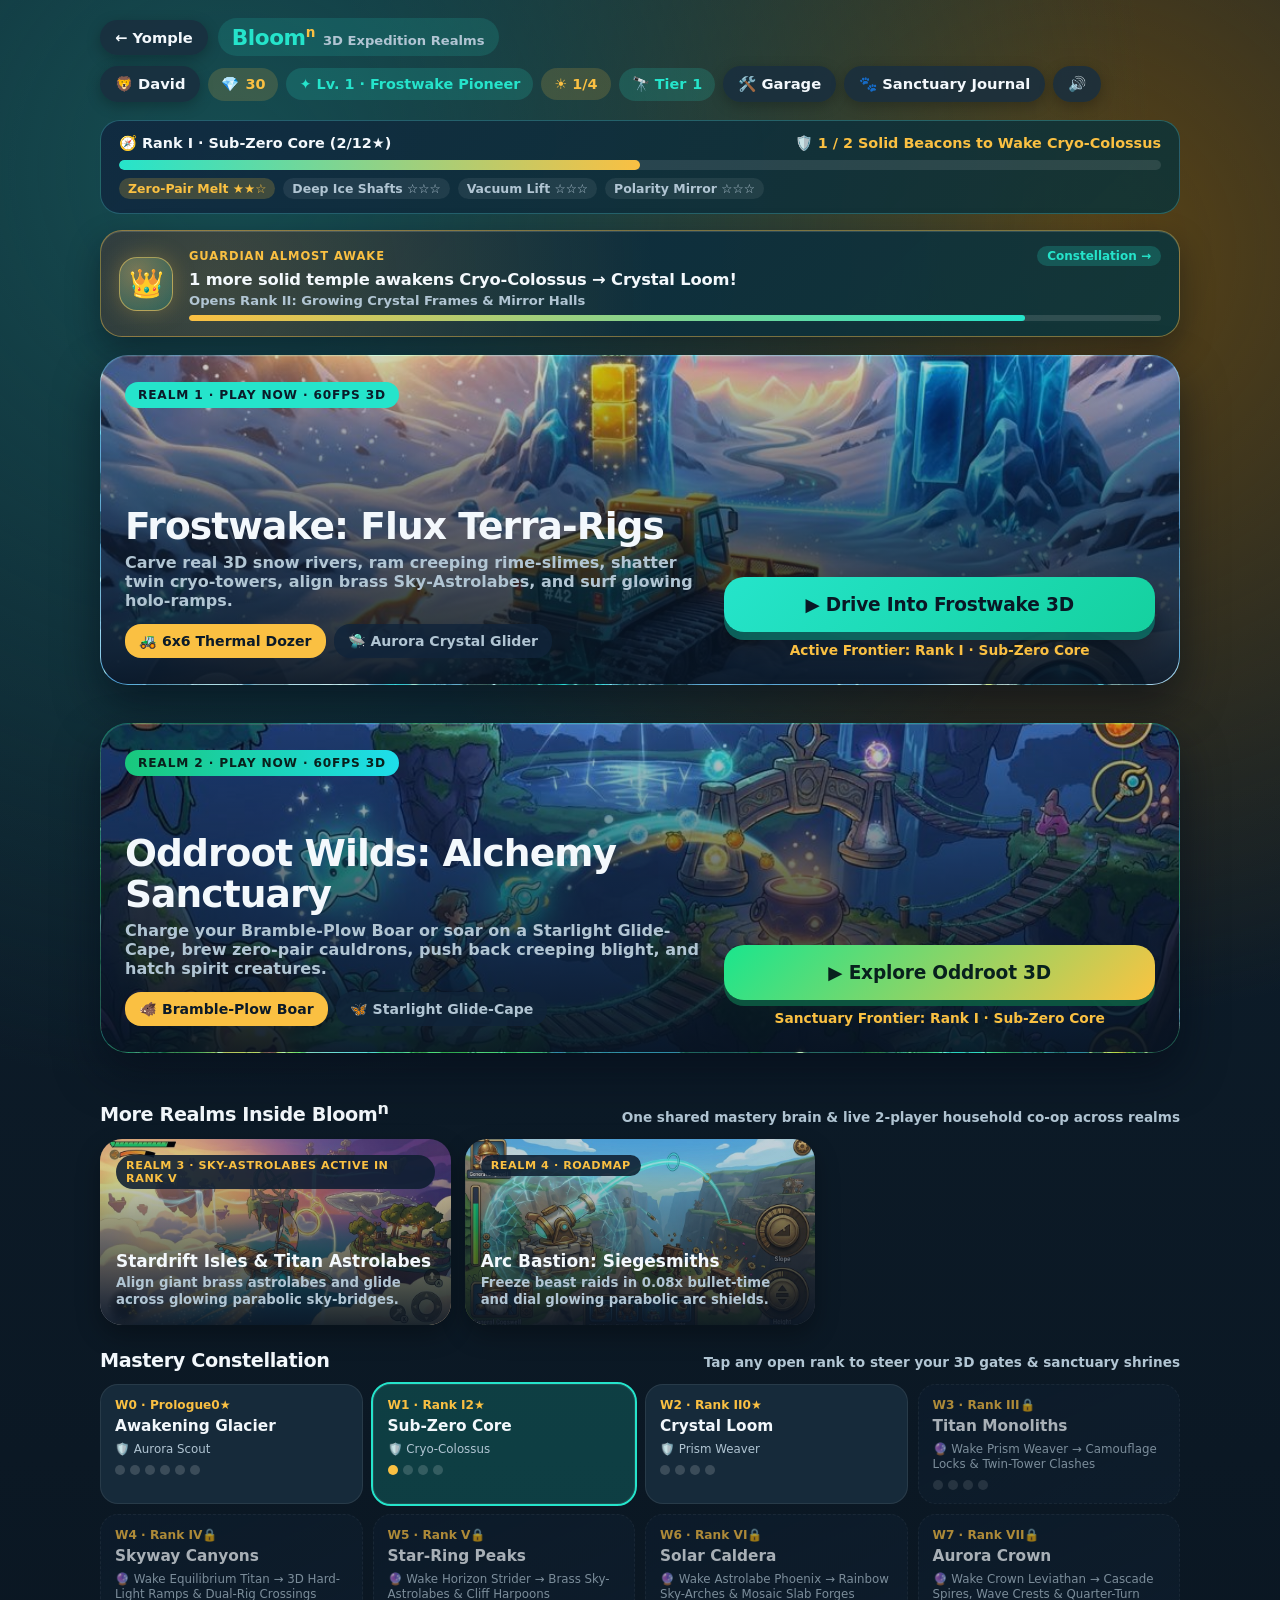
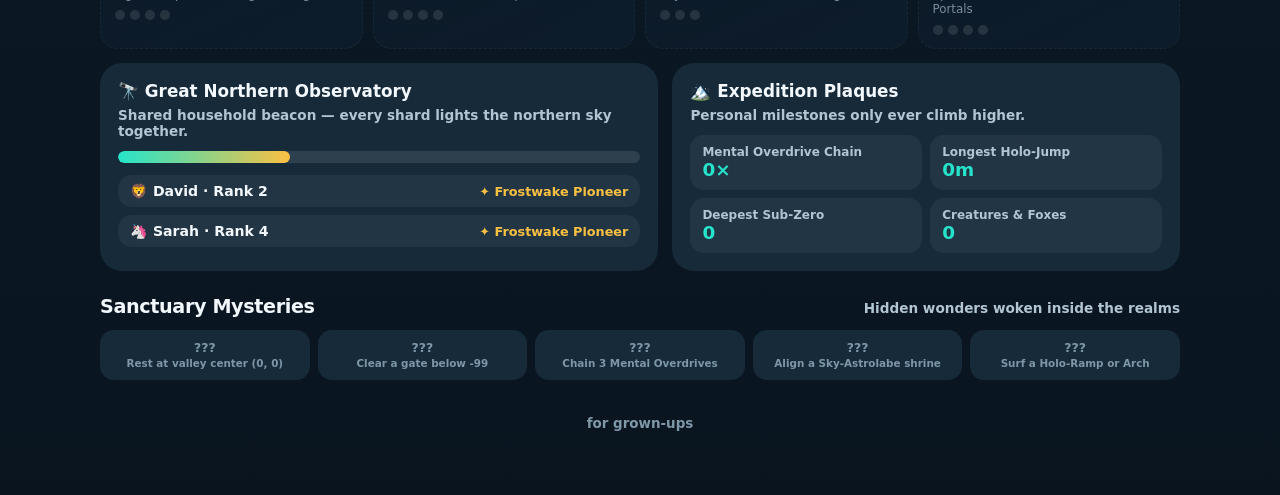
==== commit 191c6c42: "Bloom N v3: graphical overhaul, temple sanctuary frames, slipstream boost VFX, and next-wonder disco" ====
--- a/bloom-n/index.html
+++ b/bloom-n/index.html
@@ -38,6 +38,9 @@
       <!-- Active Frontier & Guardian Awakening Progress Bar -->
       <div id="portal-zone-progress" class="zone-progress-card"></div>
 
+      <!-- Next Discovery & Curiosity Teaser Spotlight -->
+      <button type="button" id="portal-next-wonder" class="next-wonder-card" aria-label="Next discovery teaser"></button>
+
       <!-- Dual Live 3D Realms (#1 Frostwake & #2 Oddroot Wilds) -->
       <div class="dual-heroes-stack">
         <!-- Featured Sub-Game #1: Frostwake -->
@@ -142,11 +145,16 @@
         <button type="button" id="hud-exit-btn" class="hud-btn">← Bloomⁿ Hub</button>
         <button type="button" id="hud-world-btn" class="hud-btn gold">Rank I · Sub-Zero Core ▾</button>
         <div id="fw-zone-bar" class="hud-zone-pill"></div>
+        <div id="fw-wonder-chip" class="hud-wonder-chip" role="button" tabindex="0"></div>
+        <div id="fw-boost-pill" class="slipstream-boost-pill" aria-hidden="true">
+          <span class="boost-pill-label">🚀 Cryo-Boost</span>
+          <span class="boost-pill-bar"><span id="fw-boost-fill" class="boost-pill-fill"></span></span>
+        </div>
       </div>
       <div class="hud-group">
         <div id="fw-partner-pill" class="partner-pill" style="display:none"></div>
         <button type="button" id="fw-flare-btn" class="hud-btn flare-btn">🎆 Flare</button>
-        <div class="hud-btn gold">💎 <span id="hud-shards">30</span></div>
+        <div id="fw-shard-pill" class="hud-btn gold shard-hud-pill">💎 <span id="hud-shards">30</span></div>
         <div class="hud-btn">⚡ <span id="hud-streak">0</span></div>
         <button type="button" id="hud-garage-btn" class="hud-btn">🛠️ Garage</button>
         <button type="button" id="hud-snow-btn" class="hud-btn">❄️ Fresh Snow</button>
@@ -156,6 +164,20 @@
 
     <div id="surge-banner" class="surge-banner">✨ GOLDEN THAW OVERDRIVE · 1.5× FLUX ✨</div>
     <div id="hud-toast" class="hud-toast"></div>
+
+    <!-- Shared Non-Blocking Victory Celebration & Slipstream Screen FX Overlay -->
+    <div id="victory-celebration-layer" class="victory-celebration-layer" aria-hidden="true">
+      <div id="slipstream-screen-fx" class="slipstream-screen-fx"></div>
+      <div id="victory-stamp-card" class="victory-stamp-card">
+        <div id="victory-stamp-kicker" class="victory-stamp-kicker">✦ TEMPLE AWAKENED!</div>
+        <div class="victory-stamp-main">
+          <span id="victory-stamp-cue" class="victory-stamp-cue">Towers locked in balance!</span>
+          <span id="victory-stamp-shards" class="victory-stamp-shards">+14💎</span>
+        </div>
+        <div id="victory-stamp-boost" class="victory-stamp-boost">🚀 CRYO-PLASMA BOOST · 1.4× SPEED!</div>
+      </div>
+      <div id="flying-gems-layer" class="flying-gems-layer"></div>
+    </div>
 
     <!-- Bottom-Left Tactile Thumbstick & 1-Tap Autopilot -->
     <div class="drive-cluster">
@@ -205,6 +227,11 @@
         <button type="button" id="oddroot-exit-btn" class="hud-btn">← Bloomⁿ Hub</button>
         <button type="button" id="oddroot-world-btn" class="hud-btn gold">Rank I · Sub-Zero Core ▾</button>
         <div id="or-zone-bar" class="hud-zone-pill"></div>
+        <div id="or-wonder-chip" class="hud-wonder-chip" role="button" tabindex="0"></div>
+        <div id="or-boost-pill" class="slipstream-boost-pill" aria-hidden="true">
+          <span class="boost-pill-label">🚀 Starlight Slipstream</span>
+          <span class="boost-pill-bar"><span id="or-boost-fill" class="boost-pill-fill"></span></span>
+        </div>
       </div>
       <div class="hud-group">
         <div id="or-partner-pill" class="partner-pill" style="display:none"></div>
@@ -216,7 +243,7 @@
           <span class="orb-chip pod">🌿 <b id="orb-pod-count">0</b></span>
           <span class="orb-chip puff">🫧 <b id="orb-puff-count">0</b></span>
         </div>
-        <div class="hud-btn gold">💎 <span id="oddroot-shards">30</span></div>
+        <div id="or-shard-pill" class="hud-btn gold shard-hud-pill">💎 <span id="oddroot-shards">30</span></div>
         <div class="hud-btn">⚡ <span id="oddroot-streak">0</span></div>
         <button type="button" id="oddroot-workshop-btn" class="hud-btn">🛠️ Workshop</button>
         <button type="button" id="oddroot-journal-btn" class="hud-btn">🐾 Journal</button>
--- a/bloom-n/styles.css
+++ b/bloom-n/styles.css
@@ -597,7 +597,7 @@
 
 .surge-banner {
   position: absolute;
-  top: 64px;
+  top: 96px;
   left: 50%;
   transform: translateX(-50%);
   padding: 7px 18px;
@@ -621,7 +621,7 @@
 
 .hud-toast {
   position: absolute;
-  top: 68px;
+  top: 100px;
   left: 50%;
   transform: translateX(-50%);
   padding: 10px 20px;
@@ -1234,3 +1234,376 @@
     display: none;
   }
 }
+
+/* ==================== V3: NEXT WONDER SPOTLIGHT, VICTORY CELEBRATION & SLIPSTREAM BOOST ==================== */
+.hero-card {
+  border: 1px solid rgba(92, 225, 230, 0.28);
+  box-shadow: 0 20px 44px rgba(3, 10, 22, 0.55), inset 0 1px 0 rgba(255, 255, 255, 0.14);
+}
+
+.world-tile {
+  border: 1px solid rgba(255, 255, 255, 0.08);
+  transition: transform 0.16s ease, border-color 0.16s ease, background-color 0.16s ease;
+}
+
+.world-tile:hover {
+  transform: translateY(-2px);
+  border-color: rgba(92, 225, 230, 0.42);
+}
+
+.world-tile.locked {
+  opacity: 0.68;
+  background: linear-gradient(155deg, rgba(14, 30, 48, 0.78), rgba(18, 36, 54, 0.62));
+  border-style: dashed;
+}
+
+.world-whisper {
+  font-size: 0.74rem;
+  color: var(--ink-soft);
+  margin-top: 2px;
+  line-height: 1.28;
+}
+
+.encounter-dock {
+  border: 1px solid rgba(92, 225, 230, 0.34);
+  box-shadow: 0 20px 48px rgba(2, 8, 18, 0.62), inset 0 1px 0 rgba(255, 255, 255, 0.12);
+}
+
+/* Portal Next Discovery Spotlight Card */
+.next-wonder-card {
+  width: 100%;
+  display: flex;
+  align-items: center;
+  gap: 16px;
+  text-align: left;
+  padding: 15px 18px;
+  margin-bottom: 18px;
+  border-radius: 22px;
+  background: radial-gradient(circle at 10% 50%, hsla(41, 96%, 62%, 0.2), transparent 46%),
+    linear-gradient(135deg, rgba(13, 38, 62, 0.94), rgba(14, 54, 58, 0.92));
+  border: 1px solid hsla(41, 95%, 64%, 0.46);
+  box-shadow: 0 14px 32px rgba(4, 12, 24, 0.42), inset 0 1px 0 rgba(255, 255, 255, 0.14);
+}
+
+.next-wonder-card:hover {
+  filter: brightness(1.06);
+  transform: translateY(-1px);
+}
+
+.wonder-orb-icon {
+  flex: 0 0 54px;
+  width: 54px;
+  height: 54px;
+  border-radius: 18px;
+  display: grid;
+  place-items: center;
+  font-size: 1.75rem;
+  background: radial-gradient(circle at 32% 28%, hsla(45, 100%, 76%, 0.34), hsla(174, 80%, 38%, 0.28));
+  border: 1px solid hsla(43, 98%, 68%, 0.55);
+  box-shadow: 0 0 22px hsla(41, 95%, 62%, 0.28);
+}
+
+.wonder-copy-col {
+  flex: 1;
+  min-width: 0;
+  display: flex;
+  flex-direction: column;
+  gap: 4px;
+}
+
+.wonder-kicker-row {
+  display: flex;
+  align-items: center;
+  justify-content: space-between;
+  gap: 8px;
+  flex-wrap: wrap;
+}
+
+.wonder-kicker {
+  font-size: 0.72rem;
+  font-weight: 900;
+  letter-spacing: 0.08em;
+  color: var(--amber);
+}
+
+.wonder-cta-chip {
+  padding: 3px 10px;
+  border-radius: 999px;
+  background: hsla(172, 78%, 52%, 0.2);
+  color: var(--turquoise);
+  font-size: 0.75rem;
+  font-weight: 900;
+}
+
+.wonder-headline {
+  font-size: 1.02rem;
+  font-weight: 900;
+  color: var(--ink);
+  letter-spacing: -0.01em;
+}
+
+.wonder-hint {
+  font-size: 0.82rem;
+  font-weight: 700;
+  color: var(--ink-soft);
+}
+
+.wonder-progress-track {
+  width: 100%;
+  height: 6px;
+  margin-top: 3px;
+  border-radius: 999px;
+  background: rgba(255, 255, 255, 0.12);
+  overflow: hidden;
+}
+
+.wonder-progress-fill {
+  height: 100%;
+  border-radius: 999px;
+  background: linear-gradient(90deg, var(--amber), var(--turquoise));
+  transition: width 0.3s ease;
+}
+
+/* Compact In-World HUD Wonder Chip */
+.hud-wonder-chip {
+  display: inline-flex;
+  align-items: center;
+  gap: 6px;
+  max-width: 280px;
+  padding: 7px 12px;
+  border-radius: var(--radius-pill);
+  background: linear-gradient(135deg, rgba(14, 38, 60, 0.88), rgba(34, 42, 22, 0.84));
+  border: 1px solid hsla(42, 96%, 64%, 0.45);
+  color: hsl(46, 98%, 88%);
+  font-size: 0.76rem;
+  font-weight: 800;
+  white-space: nowrap;
+  overflow: hidden;
+  text-overflow: ellipsis;
+  cursor: pointer;
+  user-select: none;
+  box-shadow: 0 4px 14px rgba(0, 0, 0, 0.3);
+}
+
+.wonder-chip-icon {
+  font-size: 0.92rem;
+}
+
+/* Live Cosmetic & Speed Boost HUD Energy Pill (Zero Numeric Timer!) */
+.slipstream-boost-pill {
+  display: none;
+  align-items: center;
+  gap: 8px;
+  padding: 7px 13px;
+  border-radius: var(--radius-pill);
+  background: linear-gradient(135deg, rgba(12, 48, 66, 0.94), rgba(18, 72, 78, 0.92));
+  border: 1px solid hsla(174, 88%, 62%, 0.72);
+  color: hsl(176, 95%, 92%);
+  font-size: 0.78rem;
+  font-weight: 900;
+  box-shadow: 0 0 22px hsla(174, 86%, 54%, 0.42);
+}
+
+.slipstream-boost-pill.active {
+  display: inline-flex;
+  animation: boostPillPulse 0.9s ease-in-out infinite alternate;
+}
+
+.slipstream-boost-pill.overdrive {
+  background: linear-gradient(135deg, rgba(64, 44, 10, 0.94), rgba(18, 68, 72, 0.92));
+  border-color: hsla(43, 100%, 68%, 0.88);
+  color: hsl(46, 100%, 92%);
+  box-shadow: 0 0 26px hsla(42, 98%, 60%, 0.52);
+}
+
+.boost-pill-bar {
+  width: 54px;
+  height: 7px;
+  border-radius: 999px;
+  background: rgba(255, 255, 255, 0.18);
+  overflow: hidden;
+}
+
+.boost-pill-fill {
+  display: block;
+  height: 100%;
+  width: 100%;
+  border-radius: 999px;
+  background: linear-gradient(90deg, var(--amber), var(--turquoise), #ffffff);
+  transition: width 0.08s linear;
+}
+
+/* Shard Pill Impact Pop */
+.shard-hud-pill {
+  transition: transform 0.18s cubic-bezier(0.22, 1, 0.36, 1), box-shadow 0.2s ease, background-color 0.2s ease;
+}
+
+.shard-hud-pill.shard-pop {
+  transform: scale(1.22);
+  background: linear-gradient(135deg, hsla(43, 98%, 58%, 0.95), hsla(172, 84%, 48%, 0.92));
+  color: hsl(208, 64%, 9%);
+  box-shadow: 0 0 24px hsla(43, 100%, 65%, 0.78);
+}
+
+/* Non-Blocking Victory Celebration & Screen-Edge Slipstream FX */
+.victory-celebration-layer {
+  position: absolute;
+  inset: 0;
+  pointer-events: none;
+  overflow: hidden;
+  z-index: 13;
+}
+
+.slipstream-screen-fx {
+  --boost-alpha: 0.65;
+  position: absolute;
+  inset: 0;
+  opacity: 0;
+  pointer-events: none;
+  transition: opacity 0.24s ease;
+  background: radial-gradient(
+      ellipse at center,
+      transparent 54%,
+      hsla(174, 88%, 56%, 0.16) 82%,
+      hsla(42, 98%, 62%, 0.24) 100%
+    ),
+    repeating-conic-gradient(
+      from 0deg at 50% 52%,
+      transparent 0deg 8deg,
+      hsla(178, 92%, 72%, 0.05) 8deg 9.5deg,
+      transparent 9.5deg 18deg
+    );
+}
+
+.slipstream-screen-fx.active {
+  opacity: var(--boost-alpha, 0.65);
+}
+
+.slipstream-screen-fx.overdrive {
+  background: radial-gradient(
+      ellipse at center,
+      transparent 50%,
+      hsla(42, 98%, 62%, 0.2) 80%,
+      hsla(172, 90%, 58%, 0.3) 100%
+    ),
+    repeating-conic-gradient(
+      from 4deg at 50% 52%,
+      transparent 0deg 7deg,
+      hsla(44, 100%, 76%, 0.07) 7deg 8.8deg,
+      transparent 8.8deg 16deg
+    );
+}
+
+.victory-stamp-card {
+  position: absolute;
+  top: 148px;
+  left: 50%;
+  transform: translate3d(-50%, -18px, 0) scale(0.82);
+  opacity: 0;
+  pointer-events: none;
+  min-width: min(390px, 88vw);
+  max-width: 92vw;
+  padding: 13px 22px;
+  border-radius: 22px;
+  text-align: center;
+  background: linear-gradient(140deg, rgba(10, 34, 56, 0.95), rgba(14, 58, 62, 0.94));
+  border: 2px solid hsla(174, 88%, 64%, 0.85);
+  box-shadow: 0 18px 42px rgba(2, 10, 22, 0.62), 0 0 34px hsla(174, 88%, 56%, 0.45);
+  transition: transform 0.28s cubic-bezier(0.2, 1.25, 0.36, 1), opacity 0.22s ease;
+}
+
+.victory-stamp-card.show {
+  opacity: 1;
+  transform: translate3d(-50%, 0, 0) scale(1);
+}
+
+.victory-stamp-card.is-overdrive {
+  background: linear-gradient(140deg, rgba(48, 34, 8, 0.96), rgba(14, 58, 62, 0.95));
+  border-color: hsla(43, 100%, 68%, 0.95);
+  box-shadow: 0 18px 44px rgba(2, 10, 22, 0.65), 0 0 42px hsla(42, 100%, 62%, 0.62);
+}
+
+.victory-stamp-kicker {
+  font-size: 0.78rem;
+  font-weight: 900;
+  letter-spacing: 0.09em;
+  color: var(--amber);
+  margin-bottom: 3px;
+}
+
+.victory-stamp-main {
+  display: flex;
+  align-items: center;
+  justify-content: center;
+  gap: 10px;
+  flex-wrap: wrap;
+}
+
+.victory-stamp-cue {
+  font-size: clamp(1.05rem, 2.5vw, 1.28rem);
+  font-weight: 900;
+  color: #ffffff;
+}
+
+.victory-stamp-shards {
+  padding: 3px 11px;
+  border-radius: 999px;
+  background: linear-gradient(135deg, var(--amber), hsl(36, 96%, 54%));
+  color: hsl(210, 65%, 9%);
+  font-size: 1.02rem;
+  font-weight: 900;
+  box-shadow: 0 0 16px hsla(42, 98%, 62%, 0.55);
+}
+
+.victory-stamp-boost {
+  margin-top: 5px;
+  font-size: 0.8rem;
+  font-weight: 900;
+  letter-spacing: 0.04em;
+  color: var(--turquoise);
+}
+
+.flying-gems-layer {
+  position: absolute;
+  inset: 0;
+  pointer-events: none;
+  overflow: hidden;
+}
+
+.flying-shard-gem {
+  position: absolute;
+  pointer-events: none;
+  font-size: 1.32rem;
+  font-weight: 900;
+  color: var(--amber);
+  filter: drop-shadow(0 0 10px hsla(43, 100%, 66%, 0.85));
+  will-change: transform, opacity;
+}
+
+@keyframes boostPillPulse {
+  0% {
+    transform: scale(1);
+  }
+  100% {
+    transform: scale(1.04);
+  }
+}
+
+@media (max-width: 720px) {
+  .hud-wonder-chip {
+    display: none;
+  }
+  .victory-stamp-card {
+    top: 104px;
+    padding: 10px 15px;
+  }
+}
+
+@media (prefers-reduced-motion: reduce) {
+  .slipstream-boost-pill.active,
+  .victory-stamp-card,
+  .shard-hud-pill {
+    animation: none !important;
+    transition: none !important;
+  }
+}
--- a/bloom-n/styles-oddroot.css
+++ b/bloom-n/styles-oddroot.css
@@ -291,6 +291,56 @@
   }
 }
 
+/* V3: Oddroot Starlight Slipstream Boost, Wonder Chip & Victory Stamp Theme */
+#screen-oddroot .hud-wonder-chip,
+[data-realm="oddroot"] .hud-wonder-chip {
+  background: linear-gradient(135deg, hsla(166, 52%, 15%, 0.9), hsla(40, 58%, 18%, 0.86));
+  border-color: hsla(156, 80%, 58%, 0.5);
+  color: hsl(156, 88%, 90%);
+}
+
+#screen-oddroot .slipstream-boost-pill,
+[data-realm="oddroot"] .slipstream-boost-pill {
+  background: linear-gradient(135deg, hsla(164, 62%, 18%, 0.95), hsla(188, 68%, 22%, 0.94));
+  border-color: hsla(156, 88%, 62%, 0.82);
+  color: hsl(160, 96%, 94%);
+  box-shadow: 0 0 24px hsla(156, 88%, 54%, 0.46);
+}
+
+#screen-oddroot .slipstream-boost-pill.overdrive,
+[data-realm="oddroot"] .slipstream-boost-pill.overdrive {
+  background: linear-gradient(135deg, hsla(42, 72%, 22%, 0.95), hsla(162, 66%, 20%, 0.94));
+  border-color: hsla(44, 100%, 68%, 0.92);
+}
+
+.victory-stamp-card.is-oddroot {
+  background: linear-gradient(140deg, hsla(166, 56%, 14%, 0.96), hsla(186, 58%, 18%, 0.95));
+  border-color: hsla(156, 88%, 62%, 0.9);
+  box-shadow: 0 18px 42px rgba(2, 12, 14, 0.65), 0 0 38px hsla(156, 86%, 52%, 0.48);
+}
+
+.victory-stamp-card.is-oddroot.is-overdrive {
+  background: linear-gradient(140deg, hsla(42, 68%, 18%, 0.96), hsla(164, 58%, 16%, 0.95));
+  border-color: hsla(44, 100%, 68%, 0.95);
+  box-shadow: 0 18px 44px rgba(2, 12, 14, 0.68), 0 0 44px hsla(43, 100%, 62%, 0.62);
+}
+
+#screen-oddroot .slipstream-screen-fx,
+[data-realm="oddroot"] .slipstream-screen-fx {
+  background: radial-gradient(
+      ellipse at center,
+      transparent 52%,
+      hsla(156, 88%, 54%, 0.17) 82%,
+      hsla(43, 98%, 62%, 0.25) 100%
+    ),
+    repeating-conic-gradient(
+      from 0deg at 50% 52%,
+      transparent 0deg 8deg,
+      hsla(162, 94%, 72%, 0.055) 8deg 9.5deg,
+      transparent 9.5deg 18deg
+    );
+}
+
 /* Mobile Dock Ergonomics: never overlap thumbstick controls with active encounter dock */
 @media (max-width: 820px) {
   #screen-oddroot.dock-open .drive-cluster,
@@ -302,6 +352,7 @@
 @media (prefers-reduced-motion: reduce) {
   #screen-oddroot .partner-streak-flame,
   [data-realm="oddroot"] .partner-streak-flame,
+  #screen-oddroot .slipstream-boost-pill.active,
   .mount-toggle-pill,
   .creature-card {
     animation: none !important;
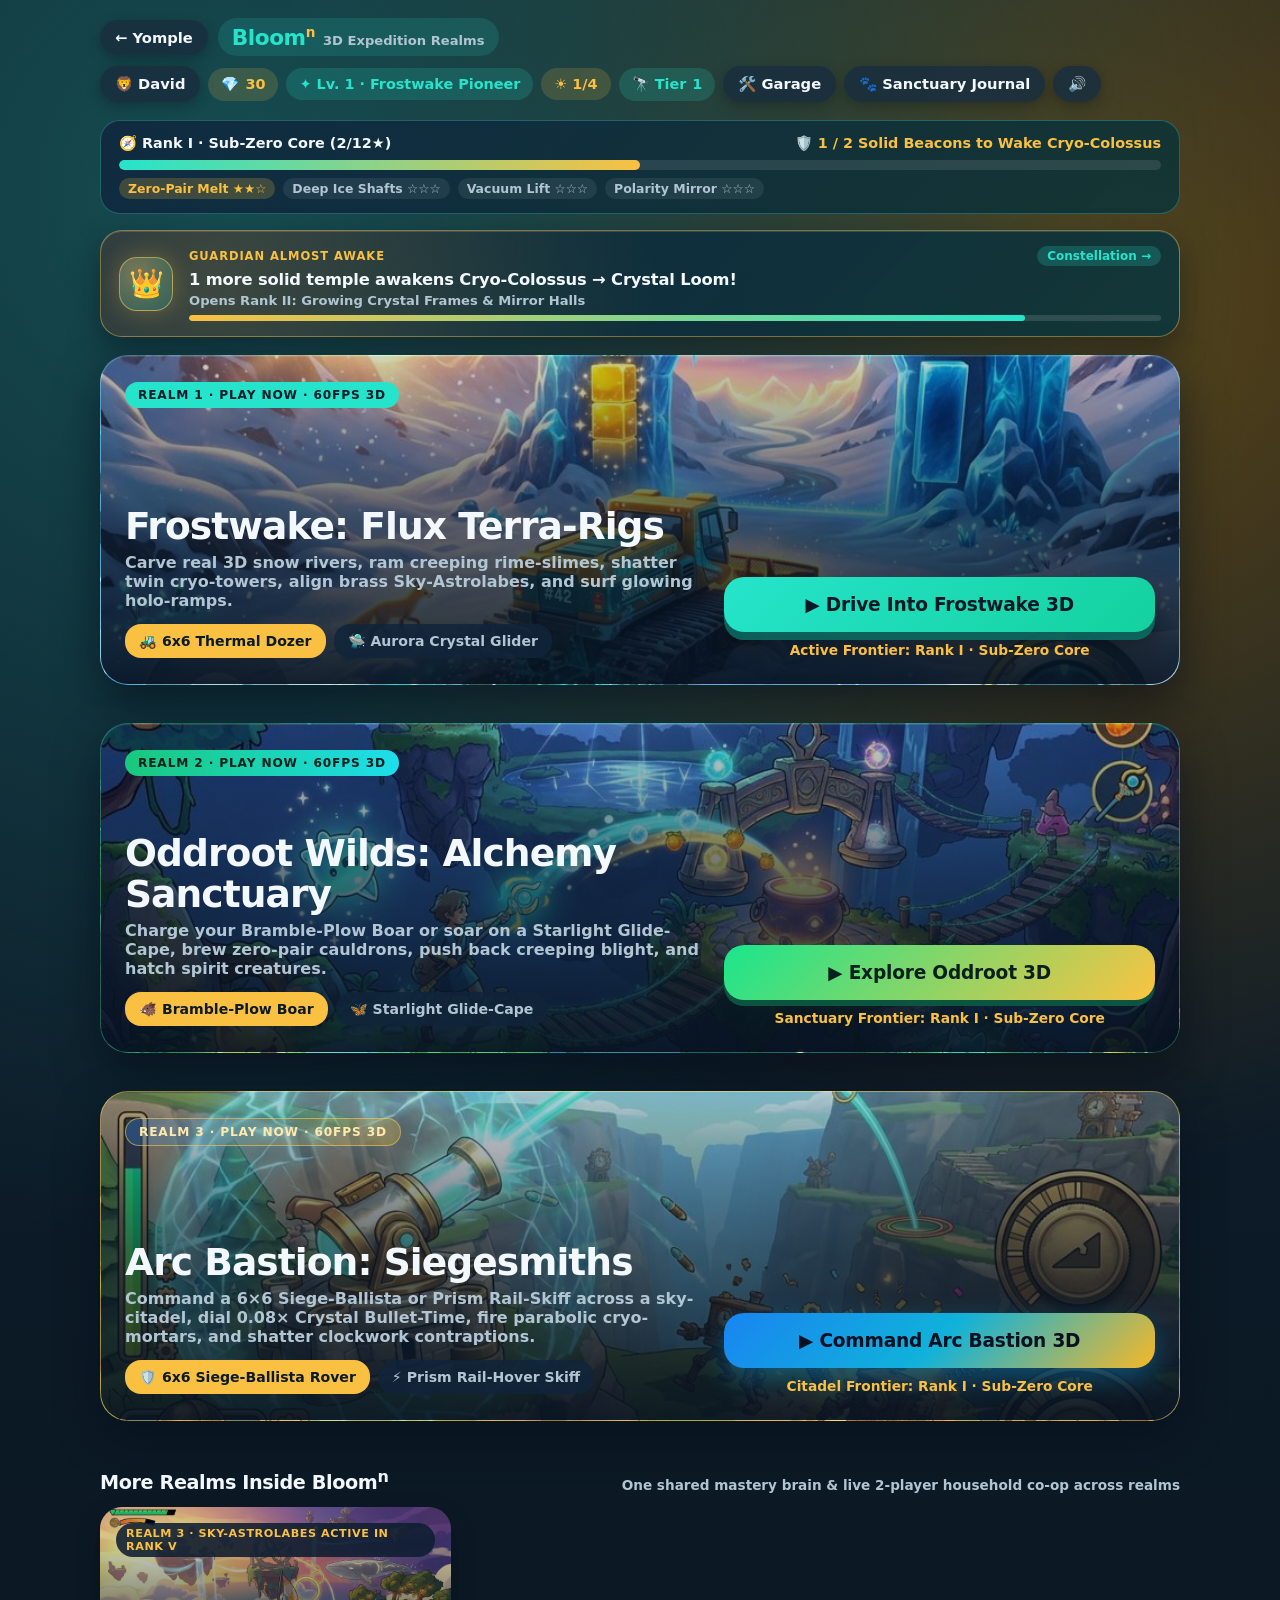
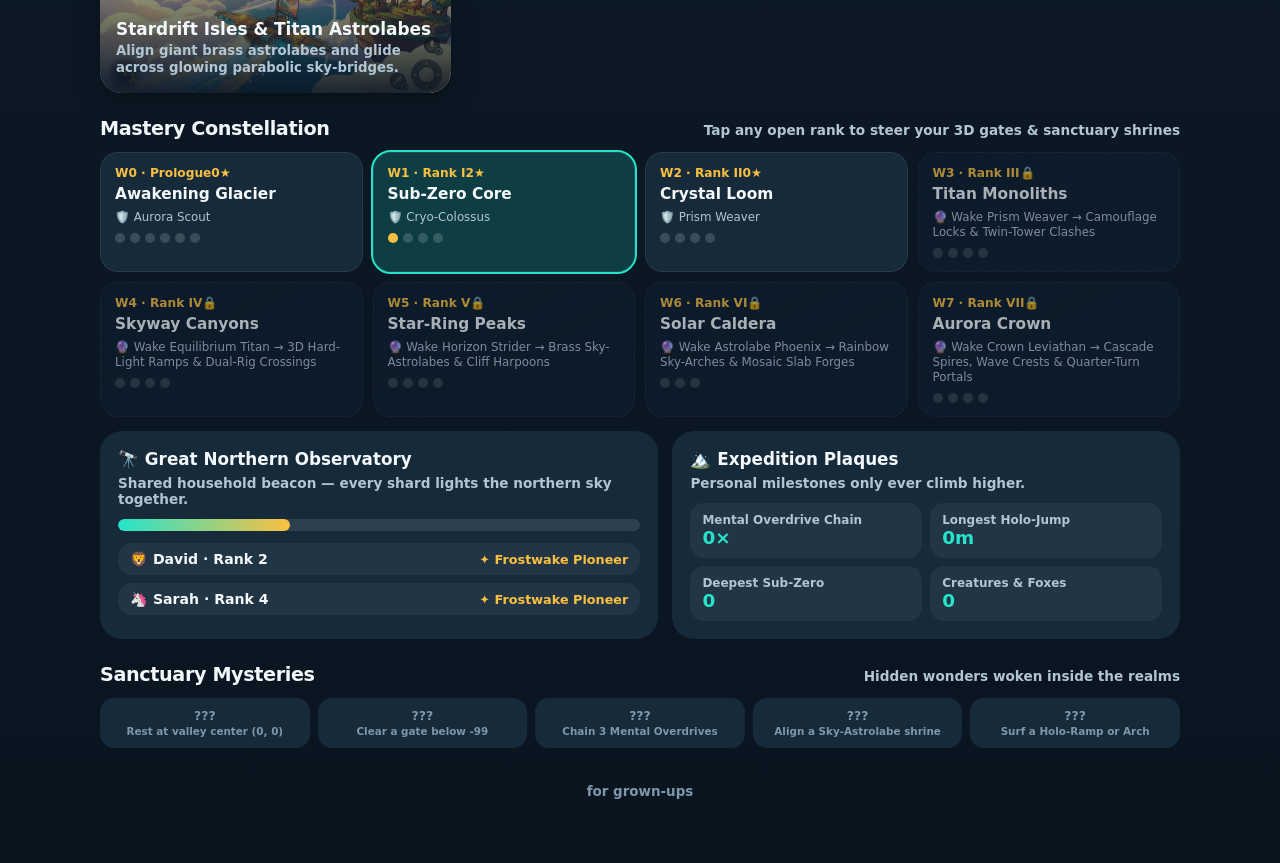
==== commit d4d7198a: "feat(bloom-n): add Arc Bastion 3D realm, expand Frostwake & Oddroot worlds, and extract zero-DOM wor" ====
--- a/bloom-n/index.html
+++ b/bloom-n/index.html
@@ -5,10 +5,11 @@
   <meta name="referrer" content="no-referrer" />
   <meta name="viewport" content="width=device-width, initial-scale=1, maximum-scale=1, user-scalable=no, viewport-fit=cover" />
   <title>Bloom N · Yomple 3D Worlds</title>
-  <meta name="description" content="Bloom N — 3D adventure realms inside Yomple: Frostwake Terra-Rigs and Oddroot Alchemy Sanctuary." />
+  <meta name="description" content="Bloom N — 3D adventure realms inside Yomple: Frostwake Terra-Rigs, Oddroot Alchemy Sanctuary, and Arc Bastion Siegesmiths." />
   <link rel="icon" href="../favicon.svg" />
   <link rel="stylesheet" href="styles.css" />
   <link rel="stylesheet" href="styles-oddroot.css" />
+  <link rel="stylesheet" href="styles-bastion.css" />
 </head>
 <body>
   <!-- ==================== SCREEN 1: BLOOM N PORTAL HUB ==================== -->
@@ -74,9 +75,25 @@
             </div>
           </div>
         </article>
-      </div>
-
-      <!-- Sister Sub-Games Inside Bloom N (#3 Stardrift + Astrolabes, #4 Arc Bastion) -->
+
+        <!-- Featured Sub-Game #3: Arc Bastion: Siegesmiths -->
+        <article class="hero-card bastion-hero" id="hero-bastion" data-realm="arc_bastion" style="background-image: url('assets/realm4-bastion.jpg')">
+          <span class="live-tag sapphire-brass">REALM 3 · PLAY NOW · 60FPS 3D</span>
+          <div class="hero-grid">
+            <div class="hero-copy">
+              <h1>Arc Bastion: Siegesmiths</h1>
+              <p>Command a 6×6 Siege-Ballista or Prism Rail-Skiff across a sky-citadel, dial 0.08× Crystal Bullet-Time, fire parabolic cryo-mortars, and shatter clockwork contraptions.</p>
+              <div id="portal-bastion-picker" class="rig-quick-row"></div>
+            </div>
+            <div class="hero-cta-box">
+              <button type="button" id="btn-launch-bastion" data-launch-realm="arc_bastion" class="play-btn-giant sapphire-cta">▶ Command Arc Bastion 3D</button>
+              <div id="portal-bastion-world-label" class="world-pill-sub">Citadel Frontier: Rank I · Sub-Zero Core</div>
+            </div>
+          </div>
+        </article>
+      </div>
+
+      <!-- Sister Sub-Games Inside Bloom N (Stardrift + Astrolabes) -->
       <div class="sec-head">
         <h2>More Realms Inside Bloom<sup>n</sup></h2>
         <span>One shared mastery brain &amp; live 2-player household co-op across realms</span>
@@ -146,6 +163,7 @@
         <button type="button" id="hud-world-btn" class="hud-btn gold">Rank I · Sub-Zero Core ▾</button>
         <div id="fw-zone-bar" class="hud-zone-pill"></div>
         <div id="fw-wonder-chip" class="hud-wonder-chip" role="button" tabindex="0"></div>
+        <div id="fw-expedition-pill" class="hud-expedition-pill"></div>
         <div id="fw-boost-pill" class="slipstream-boost-pill" aria-hidden="true">
           <span class="boost-pill-label">🚀 Cryo-Boost</span>
           <span class="boost-pill-bar"><span id="fw-boost-fill" class="boost-pill-fill"></span></span>
@@ -228,6 +246,7 @@
         <button type="button" id="oddroot-world-btn" class="hud-btn gold">Rank I · Sub-Zero Core ▾</button>
         <div id="or-zone-bar" class="hud-zone-pill"></div>
         <div id="or-wonder-chip" class="hud-wonder-chip" role="button" tabindex="0"></div>
+        <div id="or-expedition-pill" class="hud-expedition-pill"></div>
         <div id="or-boost-pill" class="slipstream-boost-pill" aria-hidden="true">
           <span class="boost-pill-label">🚀 Starlight Slipstream</span>
           <span class="boost-pill-bar"><span id="or-boost-fill" class="boost-pill-fill"></span></span>
@@ -262,6 +281,49 @@
       <div class="drive-quick-col">
         <button type="button" id="oddroot-autopilot-btn" class="drive-pill">🧭 Cruise to Shrine</button>
         <button type="button" id="oddroot-boost-btn" class="drive-pill boost">✨ Glide Boost</button>
+      </div>
+    </div>
+  </section>
+
+  <!-- ==================== SCREEN 4: ARC BASTION 60FPS 3D WORLD ==================== -->
+  <section id="screen-bastion" class="screen" data-realm="arc_bastion">
+    <canvas id="bastion-canvas"></canvas>
+
+    <div class="hud-top">
+      <div class="hud-group">
+        <button type="button" id="bastion-exit-btn" class="hud-btn">← Bloomⁿ Hub</button>
+        <button type="button" id="bastion-world-btn" class="hud-btn gold">Rank I · Sub-Zero Core ▾</button>
+        <div id="ab-zone-bar" class="hud-zone-pill"></div>
+        <div id="ab-wonder-chip" class="hud-wonder-chip" role="button" tabindex="0"></div>
+        <div id="ab-expedition-pill" class="ab-expedition-pill"></div>
+        <div id="ab-boost-pill" class="slipstream-boost-pill" aria-hidden="true">
+          <span class="boost-pill-label">🚀 Prism Slipstream</span>
+          <span class="boost-pill-bar"><span id="ab-boost-fill" class="boost-pill-fill"></span></span>
+        </div>
+      </div>
+      <div class="hud-group">
+        <div id="ab-partner-pill" class="partner-pill" style="display:none"></div>
+        <button type="button" id="ab-flare-btn" class="hud-btn flare-btn">🎆 Flare</button>
+        <button type="button" id="ab-bullettime-btn" class="ab-bullettime-pill" aria-pressed="false">⏳ 0.08× Time-Aura</button>
+        <button type="button" id="ab-rig-btn" class="rig-toggle-pill is-ballista">🛡️ Siege-Ballista</button>
+        <div id="ab-shard-pill" class="hud-btn gold shard-hud-pill">💎 <span id="bastion-shards">30</span></div>
+        <div class="hud-btn">⚡ <span id="bastion-streak">0</span></div>
+        <button type="button" id="bastion-armory-btn" class="hud-btn">🛠️ Armory</button>
+        <button type="button" id="bastion-pulse-btn" class="hud-btn">⚡ Prism Pulse</button>
+        <button type="button" id="bastion-mute-btn" class="hud-btn" aria-label="Toggle sound">🔊</button>
+      </div>
+    </div>
+
+    <div id="bastion-surge-banner" class="surge-banner ab-surge-banner">✨ CITADEL CHRONOS OVERDRIVE · 1.5× FLUX ✨</div>
+
+    <!-- Bottom-Left Arc Bastion Tactile Thumbstick & 1-Tap Battery Autopilot -->
+    <div class="drive-cluster">
+      <div id="bastion-joy-zone" class="joy-zone" aria-label="Citadel steering joystick">
+        <div id="bastion-joy-knob" class="joy-knob"></div>
+      </div>
+      <div class="drive-quick-col">
+        <button type="button" id="bastion-autopilot-btn" class="drive-pill">🧭 Cruise to Gate</button>
+        <button type="button" id="bastion-boost-btn" class="drive-pill boost">⚡ Siege Boost</button>
       </div>
     </div>
   </section>
@@ -290,22 +352,25 @@
     </div>
   </div>
 
-  <!-- ==================== MODAL: 3D RIG GARAGE & SANCTUARY WORKSHOP ==================== -->
+  <!-- ==================== MODAL: 3D RIG GARAGE, WORKSHOP & SIEGESMITH ARMORY ==================== -->
   <div id="modal-garage" class="modal-backdrop">
     <div class="modal-sheet">
       <div class="modal-top">
-        <h2 id="garage-modal-title">🛠️ Terra-Rig Garage &amp; Sanctuary Workshop</h2>
+        <h2 id="garage-modal-title">🛠️ Terra-Rig Garage, Sanctuary Workshop &amp; Armory</h2>
         <button type="button" class="close-btn" data-close="modal-garage">Close</button>
       </div>
       <p style="margin:0 0 10px;color:var(--ink-soft);font-size:0.88rem;font-weight:700">
         Switch rigs &amp; mounts anytime — upgrades transform live 3D terrain &amp; opposition! Available: <strong style="color:var(--amber)">💎 <span id="garage-shards">30</span></strong>
       </p>
       <div id="garage-chassis-row" class="rig-quick-row" style="margin-bottom:10px"></div>
-      <div id="garage-mounts-row" class="rig-quick-row" style="margin-bottom:14px"></div>
+      <div id="garage-mounts-row" class="rig-quick-row" style="margin-bottom:10px"></div>
+      <div id="garage-bastion-rigs-row" class="rig-quick-row" style="margin-bottom:14px"></div>
       <div class="garage-subhead">❄️ Frostwake Rig Upgrades</div>
       <div id="garage-upgrades-grid" class="upgrade-list"></div>
       <div class="garage-subhead" style="margin-top:14px">🌿 Oddroot Sanctuary Upgrades</div>
       <div id="garage-oddroot-upgrades-grid" class="upgrade-list"></div>
+      <div class="garage-subhead" style="margin-top:14px">🛡️ Arc Bastion Siegesmith Upgrades</div>
+      <div id="garage-bastion-upgrades-grid" class="upgrade-list"></div>
       <div id="garage-borrow-box" class="borrow-banner-box"></div>
     </div>
   </div>
--- a/bloom-n/styles.css
+++ b/bloom-n/styles.css
@@ -1589,8 +1589,24 @@
   }
 }
 
+.hud-expedition-pill {
+  display: inline-flex;
+  align-items: center;
+  gap: 6px;
+  padding: 5px 11px;
+  border-radius: var(--radius-pill);
+  background: hsla(208, 48%, 14%, 0.84);
+  border: 1px solid hsla(41, 92%, 62%, 0.42);
+  color: var(--amber);
+  font-size: 0.78rem;
+  font-weight: 800;
+  white-space: nowrap;
+}
+
 @media (max-width: 720px) {
-  .hud-wonder-chip {
+  .hud-wonder-chip,
+  .hud-expedition-pill,
+  .ab-expedition-pill {
     display: none;
   }
   .victory-stamp-card {
--- a/bloom-n/styles-bastion.css
+++ b/bloom-n/styles-bastion.css
@@ -0,0 +1,310 @@
+/*
+ * Arc Bastion: Siegesmiths — Scoped Sapphire-Brass Glassmorphic HUD, Co-Op & Bullet-Time Styles
+ * Royal sapphire, burnished clockwork brass, crystal cyan, and solar amber palette.
+ * Zero harsh red tones, mobile-safe dock ergonomics, and reduced-motion support.
+ */
+
+#screen-bastion,
+[data-realm="arc_bastion"],
+.bastion-modal {
+  --ab-bg-deep: hsl(222, 56%, 9%);
+  --ab-surface: hsla(222, 48%, 14%, 0.88);
+  --ab-surface-soft: hsla(220, 42%, 19%, 0.78);
+  --ab-border: hsla(194, 86%, 64%, 0.36);
+  --ab-border-brass: hsla(41, 88%, 62%, 0.48);
+  --ab-sapphire: hsl(212, 92%, 64%);
+  --ab-sapphire-deep: hsl(218, 78%, 34%);
+  --ab-crystal-cyan: hsl(189, 92%, 70%);
+  --ab-brass-gold: hsl(42, 94%, 64%);
+  --ab-amber-warm: hsl(35, 92%, 58%);
+  --ab-cryo-teal: hsl(176, 84%, 60%);
+  --ab-text-main: hsl(210, 45%, 96%);
+  --ab-text-muted: hsl(214, 26%, 76%);
+}
+
+#screen-bastion {
+  position: fixed;
+  inset: 0;
+  width: 100%;
+  height: 100%;
+  overflow: hidden;
+  background: radial-gradient(circle at 50% 22%, hsl(218, 52%, 16%), var(--ab-bg-deep));
+  color: var(--ab-text-main);
+  touch-action: none;
+  user-select: none;
+}
+
+#bastion-canvas {
+  display: block;
+  width: 100%;
+  height: 100%;
+  touch-action: none;
+}
+
+/* Portal Hero Card Accent for Arc Bastion */
+.hero-card.bastion-hero,
+#hero-bastion {
+  border-color: hsla(42, 90%, 62%, 0.48);
+  box-shadow: 0 16px 40px hsla(220, 68%, 6%, 0.55);
+}
+
+.live-tag.sapphire-brass {
+  background: linear-gradient(135deg, hsla(212, 88%, 54%, 0.28), hsla(42, 92%, 56%, 0.28));
+  border: 1px solid hsla(42, 94%, 66%, 0.58);
+  color: hsl(44, 100%, 84%);
+}
+
+.play-btn-giant.sapphire-cta {
+  background: linear-gradient(135deg, hsl(210, 88%, 52%), hsl(192, 86%, 46%), hsl(42, 92%, 56%));
+  color: hsl(222, 60%, 8%);
+  font-weight: 800;
+  box-shadow: 0 10px 28px hsla(198, 90%, 48%, 0.38);
+}
+
+/* Glassmorphic Bastion HUD Pills */
+#screen-bastion .hud-btn,
+[data-realm="arc_bastion"] .hud-btn {
+  background: var(--ab-surface);
+  border: 1px solid var(--ab-border);
+  color: var(--ab-text-main);
+  backdrop-filter: blur(10px);
+  -webkit-backdrop-filter: blur(10px);
+}
+
+#ab-shard-pill,
+#screen-bastion .shard-hud-pill {
+  background: linear-gradient(135deg, hsla(42, 74%, 20%, 0.9), hsla(220, 48%, 16%, 0.9));
+  border: 1px solid var(--ab-border-brass);
+  color: var(--ab-brass-gold);
+  font-weight: 800;
+  box-shadow: 0 6px 18px hsla(222, 62%, 6%, 0.45);
+}
+
+#ab-wonder-chip,
+#screen-bastion .hud-wonder-chip {
+  display: inline-flex;
+  align-items: center;
+  gap: 0.38rem;
+  padding: 0.34rem 0.76rem;
+  border-radius: 999px;
+  background: linear-gradient(135deg, hsla(216, 56%, 18%, 0.9), hsla(40, 62%, 20%, 0.86));
+  border: 1px solid var(--ab-border-brass);
+  color: var(--ab-text-main);
+  font-size: 0.82rem;
+  font-weight: 700;
+  cursor: pointer;
+  transition: transform 0.16s ease, border-color 0.16s ease;
+}
+
+#ab-wonder-chip:hover {
+  transform: translateY(-1px);
+  border-color: var(--ab-crystal-cyan);
+}
+
+#ab-zone-bar,
+#screen-bastion .hud-zone-pill {
+  background: var(--ab-surface);
+  border: 1px solid var(--ab-border);
+  color: var(--ab-text-main);
+}
+
+/* Slipstream Speed-Boost Pill */
+#ab-boost-pill {
+  display: none;
+  align-items: center;
+  gap: 0.44rem;
+  padding: 0.32rem 0.74rem;
+  border-radius: 999px;
+  background: linear-gradient(135deg, hsla(208, 72%, 20%, 0.92), hsla(42, 78%, 22%, 0.88));
+  border: 1px solid hsla(190, 92%, 68%, 0.56);
+  color: var(--ab-crystal-cyan);
+  font-size: 0.8rem;
+  font-weight: 800;
+  box-shadow: 0 0 18px hsla(192, 92%, 60%, 0.32);
+}
+
+#ab-boost-pill.active {
+  display: inline-flex;
+}
+
+#ab-boost-fill {
+  display: block;
+  height: 100%;
+  border-radius: 999px;
+  background: linear-gradient(90deg, var(--ab-sapphire), var(--ab-crystal-cyan), var(--ab-brass-gold));
+}
+
+/* Signature 0.08x Crystal Bullet-Time Tactician Button */
+#ab-bullettime-btn,
+.ab-bullettime-pill {
+  display: inline-flex;
+  align-items: center;
+  gap: 0.38rem;
+  padding: 0.4rem 0.84rem;
+  border-radius: 999px;
+  background: linear-gradient(135deg, hsla(196, 68%, 18%, 0.92), hsla(224, 52%, 16%, 0.92));
+  border: 1px solid hsla(189, 92%, 70%, 0.54);
+  color: var(--ab-crystal-cyan);
+  font-weight: 800;
+  cursor: pointer;
+  transition: transform 0.16s ease, box-shadow 0.18s ease, border-color 0.18s ease;
+}
+
+#ab-bullettime-btn:hover,
+.ab-bullettime-pill:hover {
+  transform: translateY(-1px);
+  border-color: var(--ab-brass-gold);
+}
+
+#ab-bullettime-btn.is-active,
+#ab-bullettime-btn[aria-pressed="true"],
+.ab-bullettime-pill.is-active {
+  background: linear-gradient(135deg, hsla(189, 88%, 28%, 0.95), hsla(42, 84%, 26%, 0.92));
+  border-color: hsl(44, 100%, 74%);
+  color: hsl(48, 100%, 92%);
+  box-shadow: 0 0 22px hsla(189, 94%, 66%, 0.52);
+  animation: abCrystalPulse 2.1s ease-in-out infinite;
+}
+
+/* Siege-Rover Toggle Pill (6x6 Siege-Ballista vs Prism Rail-Hover Skiff) */
+#ab-rig-btn,
+.rig-toggle-pill {
+  display: inline-flex;
+  align-items: center;
+  gap: 0.4rem;
+  padding: 0.4rem 0.84rem;
+  border-radius: 999px;
+  background: var(--ab-surface);
+  border: 1px solid var(--ab-border);
+  color: var(--ab-text-main);
+  font-weight: 700;
+  cursor: pointer;
+  transition: transform 0.16s ease, border-color 0.16s ease;
+}
+
+#ab-rig-btn:hover,
+.rig-toggle-pill:hover {
+  transform: translateY(-1px);
+  border-color: var(--ab-brass-gold);
+}
+
+#ab-rig-btn.is-ballista,
+.rig-toggle-pill.is-ballista {
+  border-color: hsla(42, 92%, 62%, 0.62);
+  background: linear-gradient(135deg, hsla(214, 58%, 20%, 0.92), hsla(38, 52%, 18%, 0.9));
+}
+
+#ab-rig-btn.is-skiff,
+.rig-toggle-pill.is-skiff {
+  border-color: hsla(189, 90%, 68%, 0.64);
+  background: linear-gradient(135deg, hsla(192, 62%, 19%, 0.92), hsla(228, 46%, 20%, 0.9));
+}
+
+/* Field Expedition Waypoint Tracker Pill */
+#ab-expedition-pill,
+.ab-expedition-pill {
+  display: inline-flex;
+  align-items: center;
+  gap: 0.4rem;
+  padding: 0.34rem 0.76rem;
+  border-radius: 999px;
+  background: var(--ab-surface-soft);
+  border: 1px solid var(--ab-border-brass);
+  color: var(--ab-brass-gold);
+  font-size: 0.8rem;
+  font-weight: 700;
+}
+
+/* Live 2-Player Co-Op Partner Pill & Sky-Flare Button */
+#ab-partner-pill,
+#screen-bastion .partner-pill,
+[data-realm="arc_bastion"] .partner-pill {
+  display: inline-flex;
+  align-items: center;
+  gap: 0.5rem;
+  padding: 0.34rem 0.74rem;
+  border-radius: 999px;
+  background: var(--ab-surface);
+  border: 1px solid hsla(189, 86%, 66%, 0.52);
+  color: var(--ab-text-main);
+  box-shadow: 0 6px 20px hsla(222, 62%, 6%, 0.48);
+}
+
+#ab-flare-btn,
+#screen-bastion .flare-btn,
+[data-realm="arc_bastion"] .flare-btn {
+  display: inline-flex;
+  align-items: center;
+  gap: 0.28rem;
+  padding: 0.3rem 0.68rem;
+  border-radius: 999px;
+  background: linear-gradient(135deg, hsla(42, 86%, 24%, 0.9), hsla(208, 62%, 20%, 0.9));
+  border: 1px solid var(--ab-border-brass);
+  color: var(--ab-brass-gold);
+  font-weight: 700;
+}
+
+/* Overdrive Surge Banner & Victory Stamp Card */
+#screen-bastion .surge-banner,
+[data-realm="arc_bastion"] .surge-banner,
+.ab-surge-banner {
+  background: linear-gradient(90deg, hsl(212, 82%, 34%), hsl(190, 84%, 38%), hsl(42, 94%, 54%));
+  color: hsl(222, 60%, 8%);
+  font-weight: 800;
+  border: 1px solid hsla(46, 100%, 80%, 0.76);
+  box-shadow: 0 8px 26px hsla(196, 86%, 48%, 0.4);
+}
+
+.victory-stamp-card.is-bastion,
+#screen-bastion .victory-stamp-card,
+[data-realm="arc_bastion"] .victory-stamp-card {
+  background: linear-gradient(145deg, hsla(220, 56%, 14%, 0.94), hsla(206, 54%, 18%, 0.92));
+  border: 1.5px solid hsla(42, 94%, 66%, 0.68);
+  box-shadow: 0 14px 36px hsla(220, 70%, 6%, 0.58);
+}
+
+/* Encounter Dock Sapphire-Brass Accent inside Arc Bastion */
+#screen-bastion .encounter-dock,
+[data-realm="arc_bastion"] .encounter-dock {
+  background: linear-gradient(160deg, hsla(222, 54%, 13%, 0.94), hsla(214, 48%, 17%, 0.92));
+  border: 1.5px solid hsla(192, 88%, 66%, 0.44);
+  box-shadow: 0 18px 42px hsla(224, 68%, 5%, 0.62);
+}
+
+#screen-bastion .commit-btn,
+[data-realm="arc_bastion"] .commit-btn {
+  background: linear-gradient(135deg, hsl(208, 88%, 50%), hsl(189, 86%, 48%), hsl(42, 92%, 56%));
+  color: hsl(222, 62%, 8%);
+  font-weight: 800;
+}
+
+@keyframes abCrystalPulse {
+  0%,
+  100% {
+    box-shadow: 0 0 16px hsla(189, 92%, 64%, 0.42);
+  }
+  50% {
+    box-shadow: 0 0 28px hsla(42, 96%, 66%, 0.62);
+  }
+}
+
+/* Mobile Ergonomics: Tuck steering thumbstick cleanly when Encounter Dock is open */
+@media (max-width: 760px) {
+  #screen-bastion.dock-open .drive-cluster {
+    opacity: 0.25;
+    pointer-events: none;
+    transform: translateY(14px) scale(0.92);
+  }
+}
+
+@media (prefers-reduced-motion: reduce) {
+  #ab-bullettime-btn.is-active,
+  .ab-bullettime-pill.is-active {
+    animation: none;
+  }
+  #ab-wonder-chip,
+  #ab-bullettime-btn,
+  #ab-rig-btn {
+    transition: none;
+  }
+}
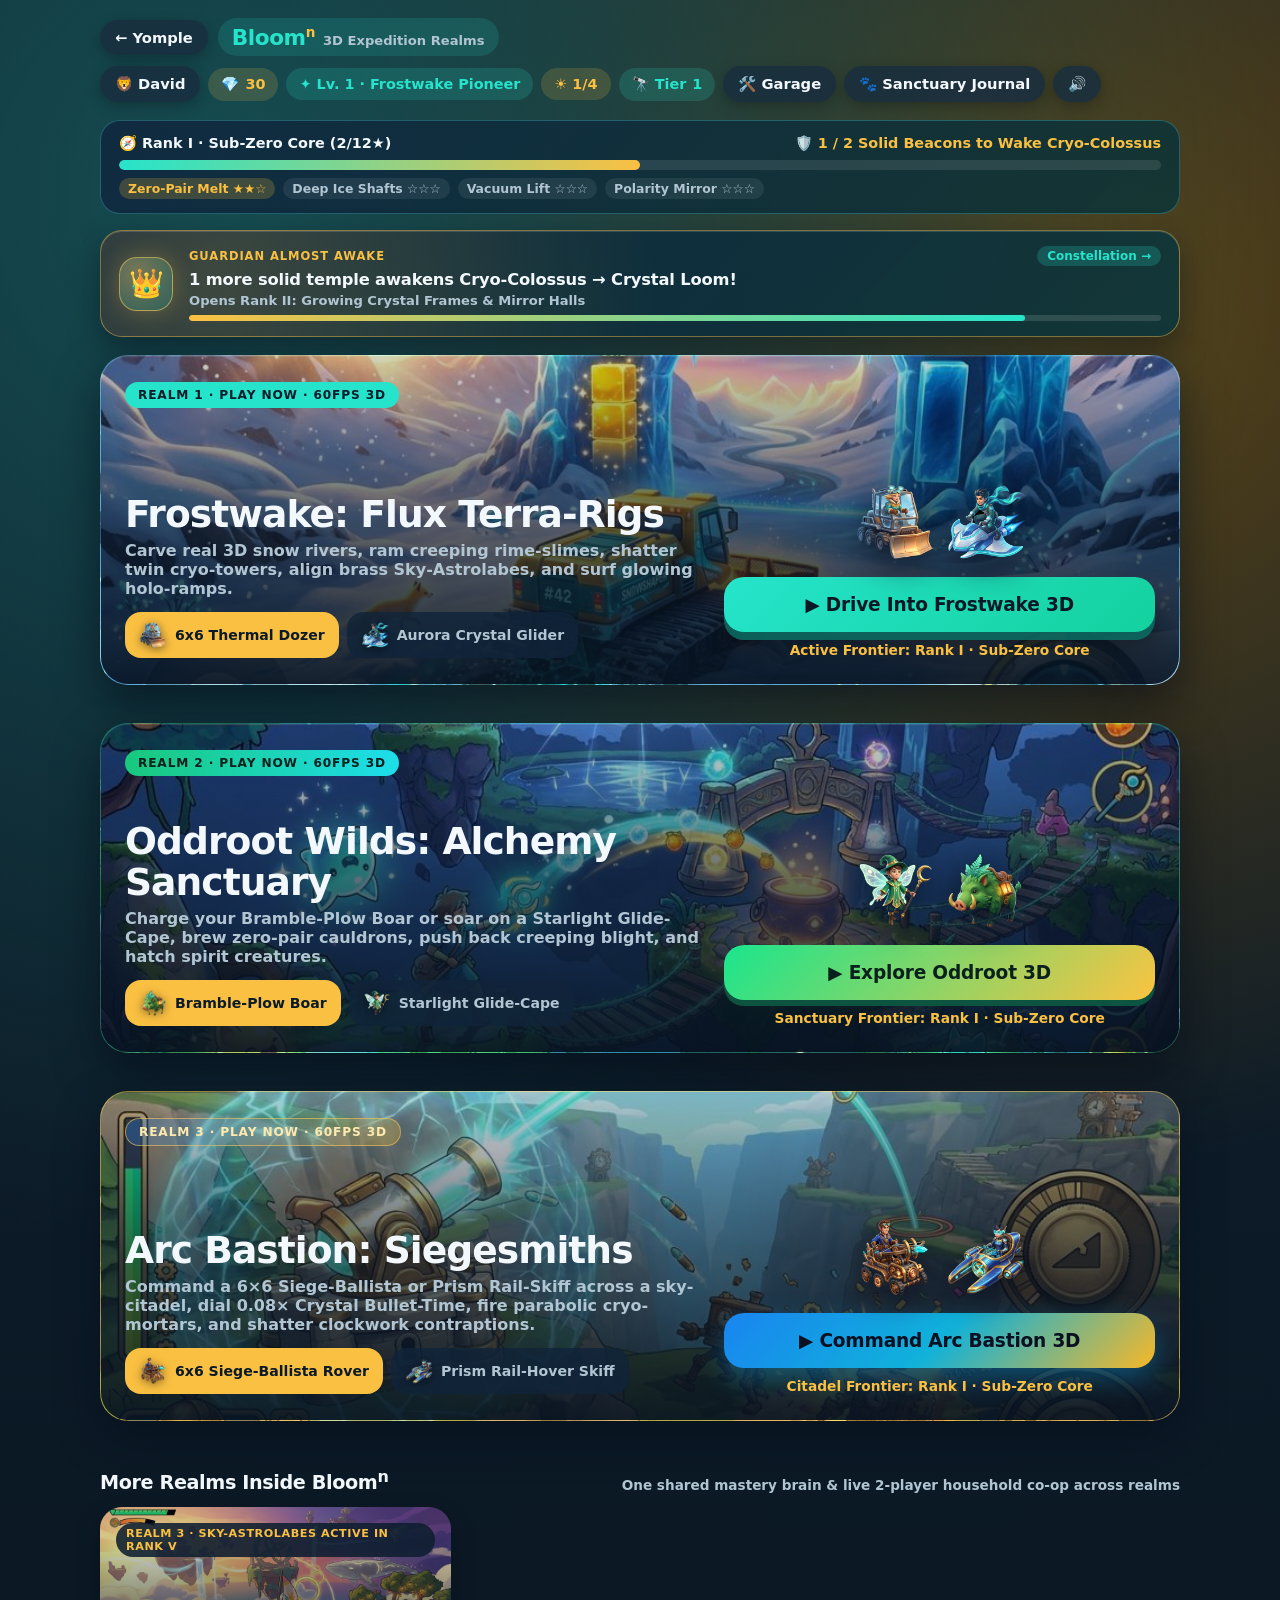
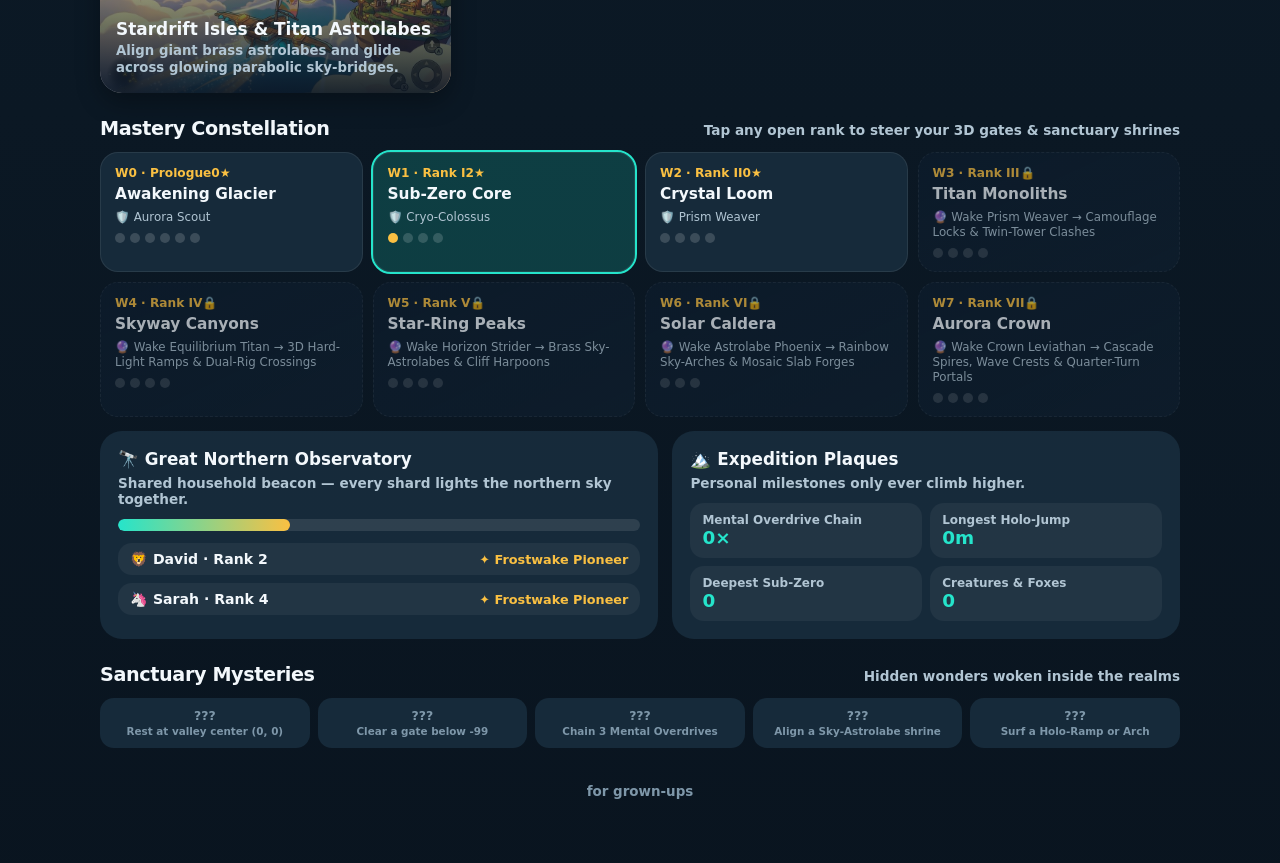
==== commit 4adec6fe: "feat(bloom-n): add custom illustrated character sprites & sculpted 3D characters, pilots, mounts, cr" ====
--- a/bloom-n/index.html
+++ b/bloom-n/index.html
@@ -54,6 +54,10 @@
               <div id="portal-rig-picker" class="rig-quick-row"></div>
             </div>
             <div class="hero-cta-box">
+              <div class="hero-char-duo" aria-hidden="true">
+                <img class="hero-char-fig" src="assets/characters/terra-dozer.png" alt="" loading="lazy" />
+                <img class="hero-char-fig" src="assets/characters/aurora-sled.png" alt="" loading="lazy" />
+              </div>
               <button type="button" id="btn-launch-frostwake" data-launch-realm="frostwake" class="play-btn-giant">▶ Drive Into Frostwake 3D</button>
               <div id="portal-active-world-label" class="world-pill-sub">Active Frontier: Rank I · Sub-Zero Core</div>
             </div>
@@ -70,6 +74,10 @@
               <div id="portal-mount-picker" class="rig-quick-row"></div>
             </div>
             <div class="hero-cta-box">
+              <div class="hero-char-duo" aria-hidden="true">
+                <img class="hero-char-fig" src="assets/characters/starlight-glider.png" alt="" loading="lazy" />
+                <img class="hero-char-fig" src="assets/characters/bramble-boar.png" alt="" loading="lazy" />
+              </div>
               <button type="button" id="btn-launch-oddroot" data-launch-realm="oddroot" class="play-btn-giant emerald-cta">▶ Explore Oddroot 3D</button>
               <div id="portal-oddroot-world-label" class="world-pill-sub">Sanctuary Frontier: Rank I · Sub-Zero Core</div>
             </div>
@@ -86,6 +94,10 @@
               <div id="portal-bastion-picker" class="rig-quick-row"></div>
             </div>
             <div class="hero-cta-box">
+              <div class="hero-char-duo" aria-hidden="true">
+                <img class="hero-char-fig" src="assets/characters/iron-ballista.png" alt="" loading="lazy" />
+                <img class="hero-char-fig" src="assets/characters/prism-rail-skiff.png" alt="" loading="lazy" />
+              </div>
               <button type="button" id="btn-launch-bastion" data-launch-realm="arc_bastion" class="play-btn-giant sapphire-cta">▶ Command Arc Bastion 3D</button>
               <div id="portal-bastion-world-label" class="world-pill-sub">Citadel Frontier: Rank I · Sub-Zero Core</div>
             </div>
--- a/bloom-n/styles.css
+++ b/bloom-n/styles.css
@@ -1623,3 +1623,97 @@
     transition: none !important;
   }
 }
+
+/* ==================== CUSTOM CHARACTER ARTWORK & PORTRAIT MEDALLIONS ==================== */
+.hero-char-duo {
+  display: flex;
+  align-items: flex-end;
+  justify-content: center;
+  gap: 8px;
+  margin-bottom: 4px;
+  pointer-events: none;
+}
+
+.hero-char-fig {
+  width: 82px;
+  height: 82px;
+  object-fit: contain;
+  filter: drop-shadow(0 8px 16px rgba(4, 10, 24, 0.72));
+  transition: transform 0.22s ease;
+}
+
+.hero-card:hover .hero-char-fig:first-child {
+  transform: translateY(-4px) rotate(-3deg) scale(1.04);
+}
+
+.hero-card:hover .hero-char-fig:last-child {
+  transform: translateY(-4px) rotate(3deg) scale(1.04);
+}
+
+.rig-chip {
+  display: inline-flex;
+  align-items: center;
+  gap: 8px;
+}
+
+.char-chip-avatar {
+  width: 28px;
+  height: 28px;
+  object-fit: contain;
+  flex-shrink: 0;
+  filter: drop-shadow(0 2px 5px rgba(0, 0, 0, 0.5));
+}
+
+.char-hud-avatar {
+  width: 24px;
+  height: 24px;
+  object-fit: contain;
+  flex-shrink: 0;
+  filter: drop-shadow(0 2px 4px rgba(0, 0, 0, 0.55));
+}
+
+.char-garage-avatar {
+  width: 44px;
+  height: 44px;
+  object-fit: contain;
+  flex-shrink: 0;
+  filter: drop-shadow(0 4px 8px rgba(0, 0, 0, 0.55));
+}
+
+.char-trick-fox {
+  width: 36px;
+  height: 36px;
+  object-fit: contain;
+  flex-shrink: 0;
+  filter: drop-shadow(0 0 8px hsla(176, 88%, 62%, 0.55));
+}
+
+.creature-card-head {
+  display: flex;
+  align-items: center;
+  gap: 12px;
+}
+
+.char-journal-portrait {
+  width: 64px;
+  height: 64px;
+  object-fit: contain;
+  flex-shrink: 0;
+  border-radius: 14px;
+  background: radial-gradient(circle at 50% 45%, rgba(92, 225, 230, 0.18), rgba(10, 22, 38, 0.65));
+  padding: 4px;
+  filter: drop-shadow(0 4px 10px rgba(0, 0, 0, 0.5));
+}
+
+.char-journal-portrait.silhouette {
+  filter: brightness(0.18) contrast(1.2) saturate(0.2) drop-shadow(0 0 6px rgba(92, 225, 230, 0.35));
+  opacity: 0.72;
+}
+
+@media (max-width: 720px) {
+  .hero-char-fig {
+    width: 60px;
+    height: 60px;
+  }
+}
+
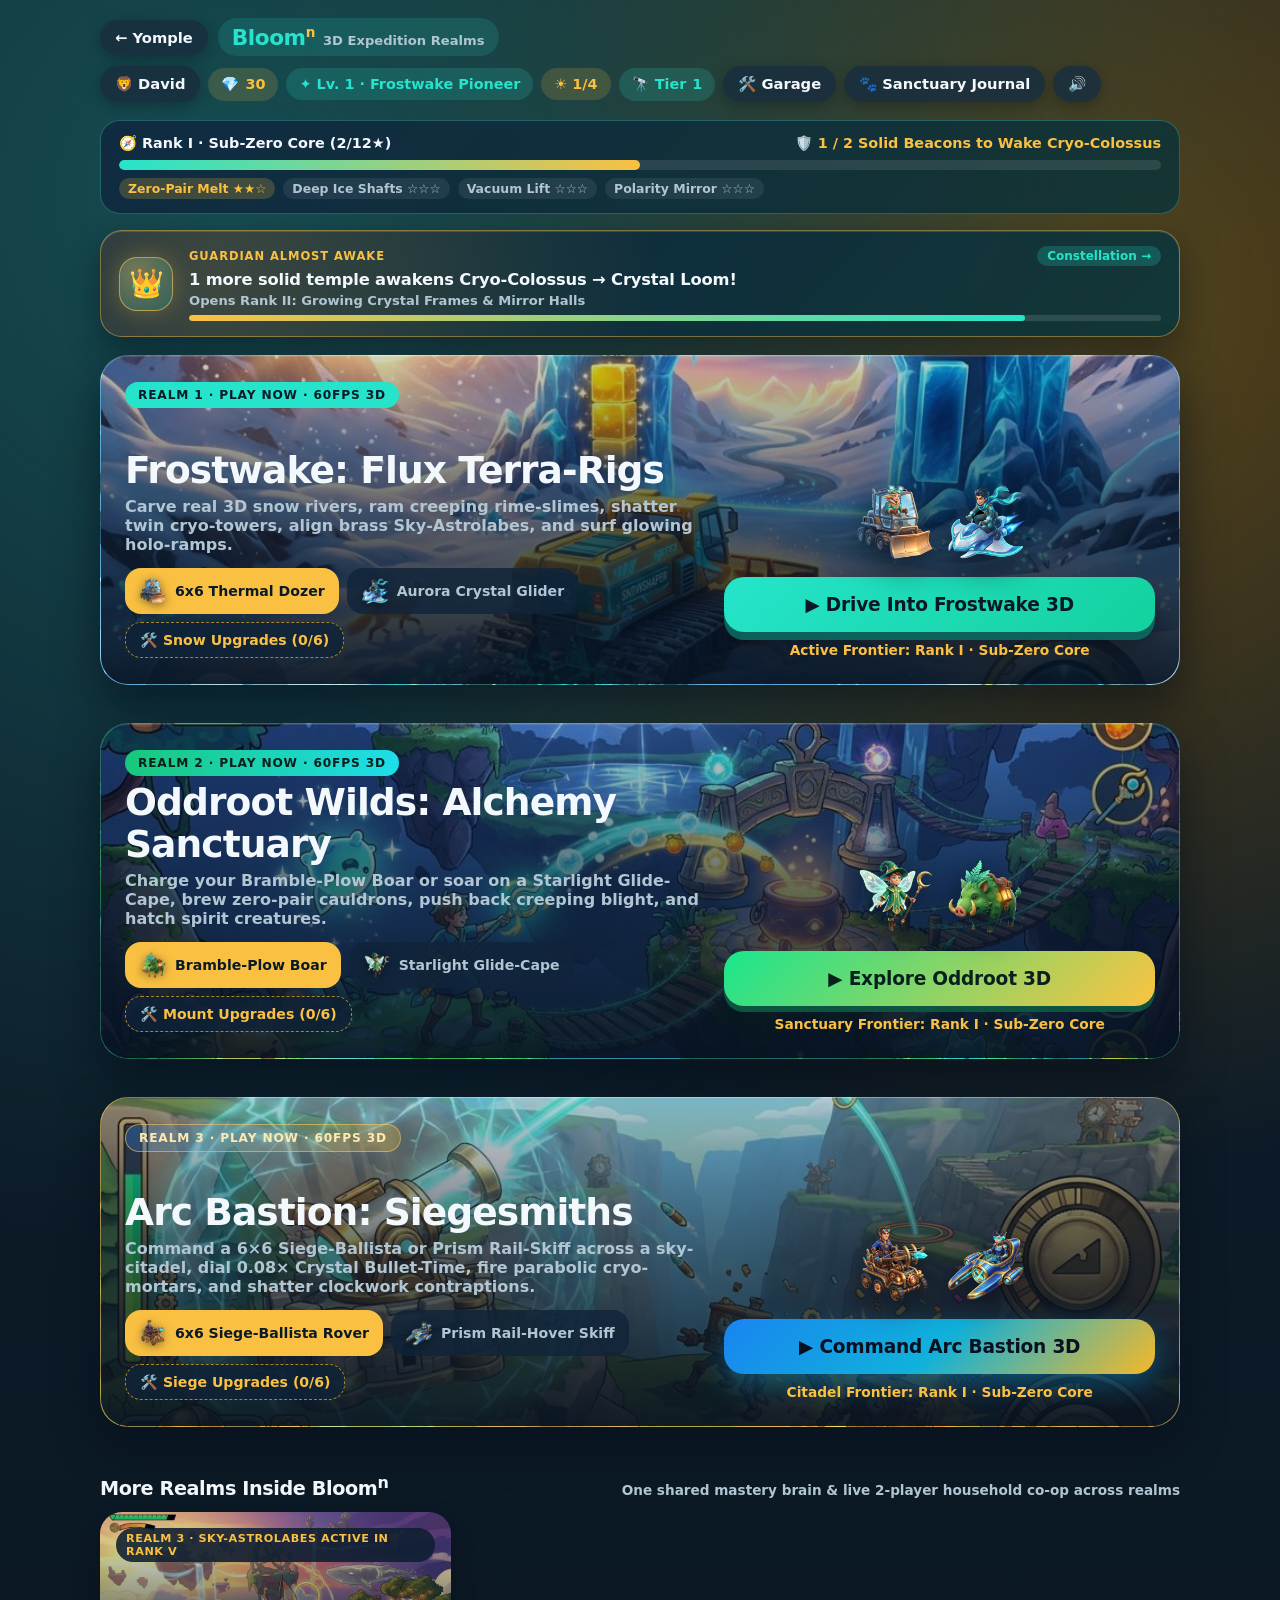
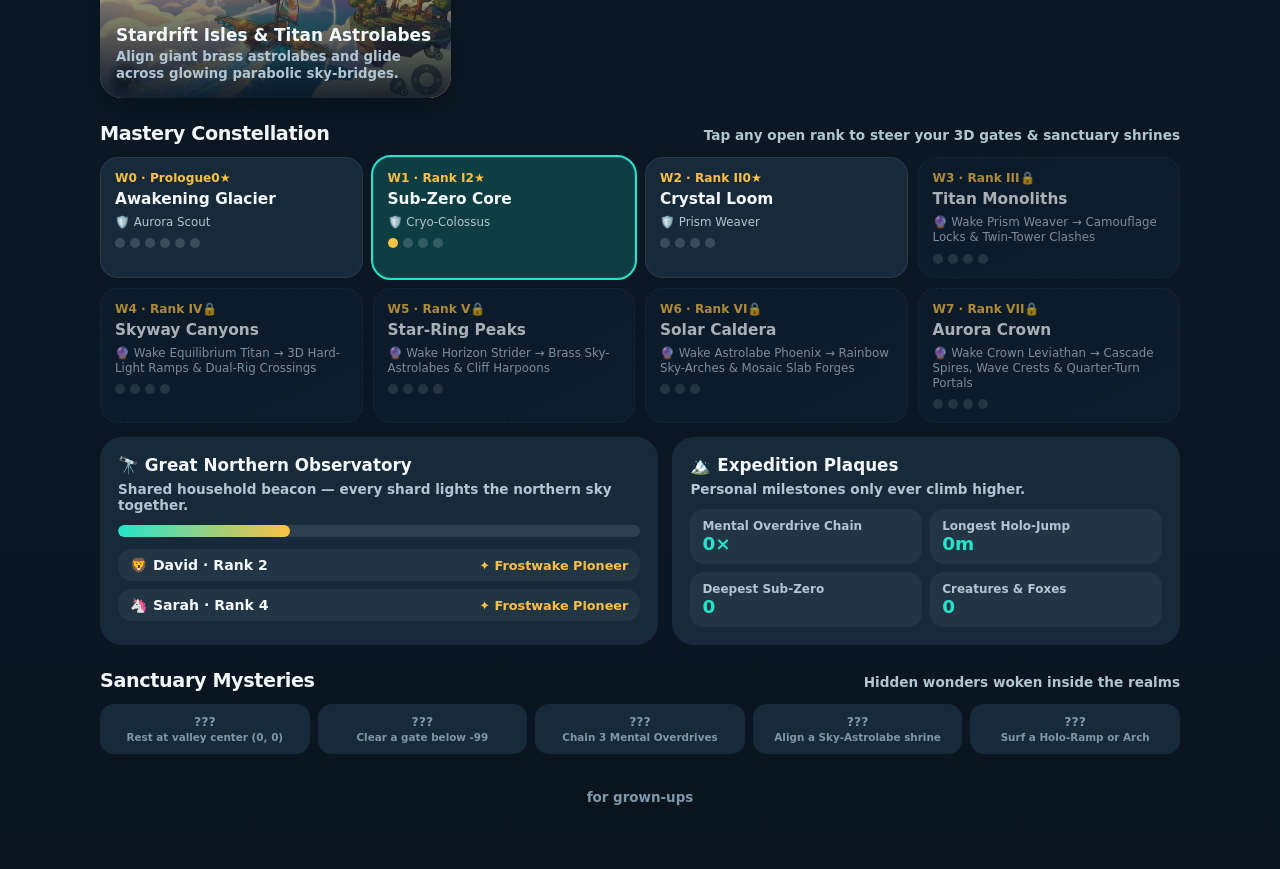
==== commit 5e9019be: "fix(bloom-n): scope Garage/Workshop/Armory to active game & add visual picture tabs" ====
--- a/bloom-n/index.html
+++ b/bloom-n/index.html
@@ -364,25 +364,43 @@
     </div>
   </div>
 
-  <!-- ==================== MODAL: 3D RIG GARAGE, WORKSHOP & SIEGESMITH ARMORY ==================== -->
+  <!-- ==================== MODAL: SCOPED SINGLE-GAME GARAGE / WORKSHOP / ARMORY ==================== -->
   <div id="modal-garage" class="modal-backdrop">
     <div class="modal-sheet">
       <div class="modal-top">
-        <h2 id="garage-modal-title">🛠️ Terra-Rig Garage, Sanctuary Workshop &amp; Armory</h2>
+        <h2 id="garage-modal-title">🛠️ Snow Rig Garage</h2>
         <button type="button" class="close-btn" data-close="modal-garage">Close</button>
       </div>
-      <p style="margin:0 0 10px;color:var(--ink-soft);font-size:0.88rem;font-weight:700">
-        Switch rigs &amp; mounts anytime — upgrades transform live 3D terrain &amp; opposition! Available: <strong style="color:var(--amber)">💎 <span id="garage-shards">30</span></strong>
-      </p>
-      <div id="garage-chassis-row" class="rig-quick-row" style="margin-bottom:10px"></div>
-      <div id="garage-mounts-row" class="rig-quick-row" style="margin-bottom:10px"></div>
-      <div id="garage-bastion-rigs-row" class="rig-quick-row" style="margin-bottom:14px"></div>
-      <div class="garage-subhead">❄️ Frostwake Rig Upgrades</div>
-      <div id="garage-upgrades-grid" class="upgrade-list"></div>
-      <div class="garage-subhead" style="margin-top:14px">🌿 Oddroot Sanctuary Upgrades</div>
-      <div id="garage-oddroot-upgrades-grid" class="upgrade-list"></div>
-      <div class="garage-subhead" style="margin-top:14px">🛡️ Arc Bastion Siegesmith Upgrades</div>
-      <div id="garage-bastion-upgrades-grid" class="upgrade-list"></div>
+      <div id="garage-realm-tabs" class="garage-realm-tabs" role="tablist" aria-label="Choose game gear"></div>
+      <div id="garage-context-banner" class="garage-context-banner">
+        <div id="garage-context-art" class="garage-context-art" aria-hidden="true"></div>
+        <div class="garage-context-copy">
+          <div id="garage-context-subtitle" class="garage-context-subtitle">Switch snow rigs or install thermal plow &amp; booster gear.</div>
+          <div class="garage-shards-line">Available Shards: <strong style="color:var(--amber)">💎 <span id="garage-shards">30</span></strong></div>
+        </div>
+      </div>
+
+      <div id="garage-section-frostwake" class="garage-realm-section">
+        <div class="garage-subhead">🚜 Choose Your Snow Rig</div>
+        <div id="garage-chassis-row" class="rig-quick-row" style="margin-bottom:12px"></div>
+        <div class="garage-subhead">❄️ Snow Plow &amp; Hover-Sled Upgrades</div>
+        <div id="garage-upgrades-grid" class="upgrade-list"></div>
+      </div>
+
+      <div id="garage-section-oddroot" class="garage-realm-section" hidden>
+        <div class="garage-subhead">🦋 Choose Your Sanctuary Mount</div>
+        <div id="garage-mounts-row" class="rig-quick-row" style="margin-bottom:12px"></div>
+        <div class="garage-subhead">🌿 Glider, Boar &amp; Cauldron Upgrades</div>
+        <div id="garage-oddroot-upgrades-grid" class="upgrade-list"></div>
+      </div>
+
+      <div id="garage-section-bastion" class="garage-realm-section" hidden>
+        <div class="garage-subhead">🏹 Choose Your Siege Rover</div>
+        <div id="garage-bastion-rigs-row" class="rig-quick-row" style="margin-bottom:12px"></div>
+        <div class="garage-subhead">🛡️ Ballista, Skiff &amp; Citadel Upgrades</div>
+        <div id="garage-bastion-upgrades-grid" class="upgrade-list"></div>
+      </div>
+
       <div id="garage-borrow-box" class="borrow-banner-box"></div>
     </div>
   </div>
--- a/bloom-n/styles.css
+++ b/bloom-n/styles.css
@@ -1717,3 +1717,172 @@
   }
 }
 
+/* ==================== SCOPED SINGLE-GAME GARAGE / WORKSHOP / ARMORY ==================== */
+.garage-realm-tabs {
+  display: grid;
+  grid-template-columns: repeat(3, minmax(0, 1fr));
+  gap: 8px;
+  margin-bottom: 12px;
+}
+
+.garage-realm-tabs[hidden],
+.garage-realm-section[hidden] {
+  display: none !important;
+}
+
+.garage-realm-tab {
+  display: flex;
+  align-items: center;
+  gap: 9px;
+  padding: 8px 10px;
+  border-radius: 14px;
+  background: rgba(255, 255, 255, 0.05);
+  border: 1.5px solid rgba(255, 255, 255, 0.14);
+  color: var(--ink-soft);
+  text-align: left;
+  cursor: pointer;
+  transition: transform 0.14s ease, border-color 0.16s ease, background 0.16s ease;
+}
+
+.garage-realm-tab:hover {
+  transform: translateY(-1px);
+  border-color: rgba(92, 225, 230, 0.45);
+  color: var(--ink);
+}
+
+.garage-realm-tab.active {
+  background: linear-gradient(135deg, rgba(59, 240, 228, 0.2), rgba(245, 179, 53, 0.16));
+  border-color: var(--amber);
+  color: var(--ink);
+  box-shadow: 0 4px 14px rgba(0, 0, 0, 0.28);
+}
+
+.garage-realm-tab.is-oddroot.active {
+  background: linear-gradient(135deg, rgba(52, 211, 153, 0.24), rgba(245, 179, 53, 0.15));
+  border-color: #5eead4;
+}
+
+.garage-realm-tab.is-bastion.active {
+  background: linear-gradient(135deg, rgba(59, 130, 246, 0.28), rgba(245, 179, 53, 0.18));
+  border-color: #fbbf24;
+}
+
+.char-tab-avatar {
+  width: 38px;
+  height: 38px;
+  object-fit: contain;
+  flex-shrink: 0;
+  filter: drop-shadow(0 3px 6px rgba(0, 0, 0, 0.55));
+}
+
+.garage-tab-text {
+  display: flex;
+  flex-direction: column;
+  min-width: 0;
+  line-height: 1.18;
+}
+
+.garage-tab-text strong {
+  font-size: 0.82rem;
+  font-weight: 900;
+  color: var(--ink);
+}
+
+.garage-tab-text span {
+  font-size: 0.69rem;
+  font-weight: 700;
+  color: var(--ink-soft);
+  margin-top: 2px;
+}
+
+.garage-context-banner {
+  display: flex;
+  align-items: center;
+  gap: 12px;
+  padding: 10px 13px;
+  margin-bottom: 14px;
+  border-radius: 16px;
+  background: linear-gradient(135deg, rgba(16, 42, 67, 0.78), rgba(11, 27, 45, 0.86));
+  border: 1px solid rgba(92, 225, 230, 0.3);
+}
+
+.garage-context-banner.is-oddroot {
+  background: linear-gradient(135deg, rgba(12, 56, 46, 0.82), rgba(9, 32, 29, 0.88));
+  border-color: rgba(94, 234, 212, 0.36);
+}
+
+.garage-context-banner.is-bastion {
+  background: linear-gradient(135deg, rgba(23, 43, 92, 0.84), rgba(14, 25, 56, 0.9));
+  border-color: rgba(251, 191, 36, 0.4);
+}
+
+.garage-context-art {
+  display: inline-flex;
+  align-items: center;
+  gap: 2px;
+  flex-shrink: 0;
+}
+
+.char-banner-avatar {
+  width: 46px;
+  height: 46px;
+  object-fit: contain;
+  filter: drop-shadow(0 4px 8px rgba(0, 0, 0, 0.55));
+}
+
+.garage-context-copy {
+  display: flex;
+  flex-direction: column;
+  gap: 3px;
+  min-width: 0;
+}
+
+.garage-context-subtitle {
+  font-size: 0.83rem;
+  font-weight: 800;
+  color: var(--ink-soft);
+}
+
+.garage-shards-line {
+  font-size: 0.86rem;
+  font-weight: 900;
+  color: var(--ink);
+}
+
+.rig-chip.hero-upg-btn {
+  background: rgba(15, 35, 56, 0.82);
+  border: 1px dashed rgba(251, 191, 36, 0.65);
+  color: var(--amber);
+}
+
+.rig-chip.hero-upg-btn:hover {
+  background: rgba(245, 179, 53, 0.18);
+  border-style: solid;
+}
+
+@media (max-width: 680px) {
+  .garage-realm-tabs {
+    grid-template-columns: 1fr;
+  }
+}
+
+.modal-card {
+  scrollbar-width: thin;
+  scrollbar-color: rgba(120, 210, 230, 0.32) transparent;
+}
+
+.modal-card::-webkit-scrollbar {
+  width: 7px;
+}
+
+.modal-card::-webkit-scrollbar-track {
+  background: transparent;
+}
+
+.modal-card::-webkit-scrollbar-thumb {
+  background: rgba(120, 210, 230, 0.28);
+  border-radius: 999px;
+}
+
+
+
